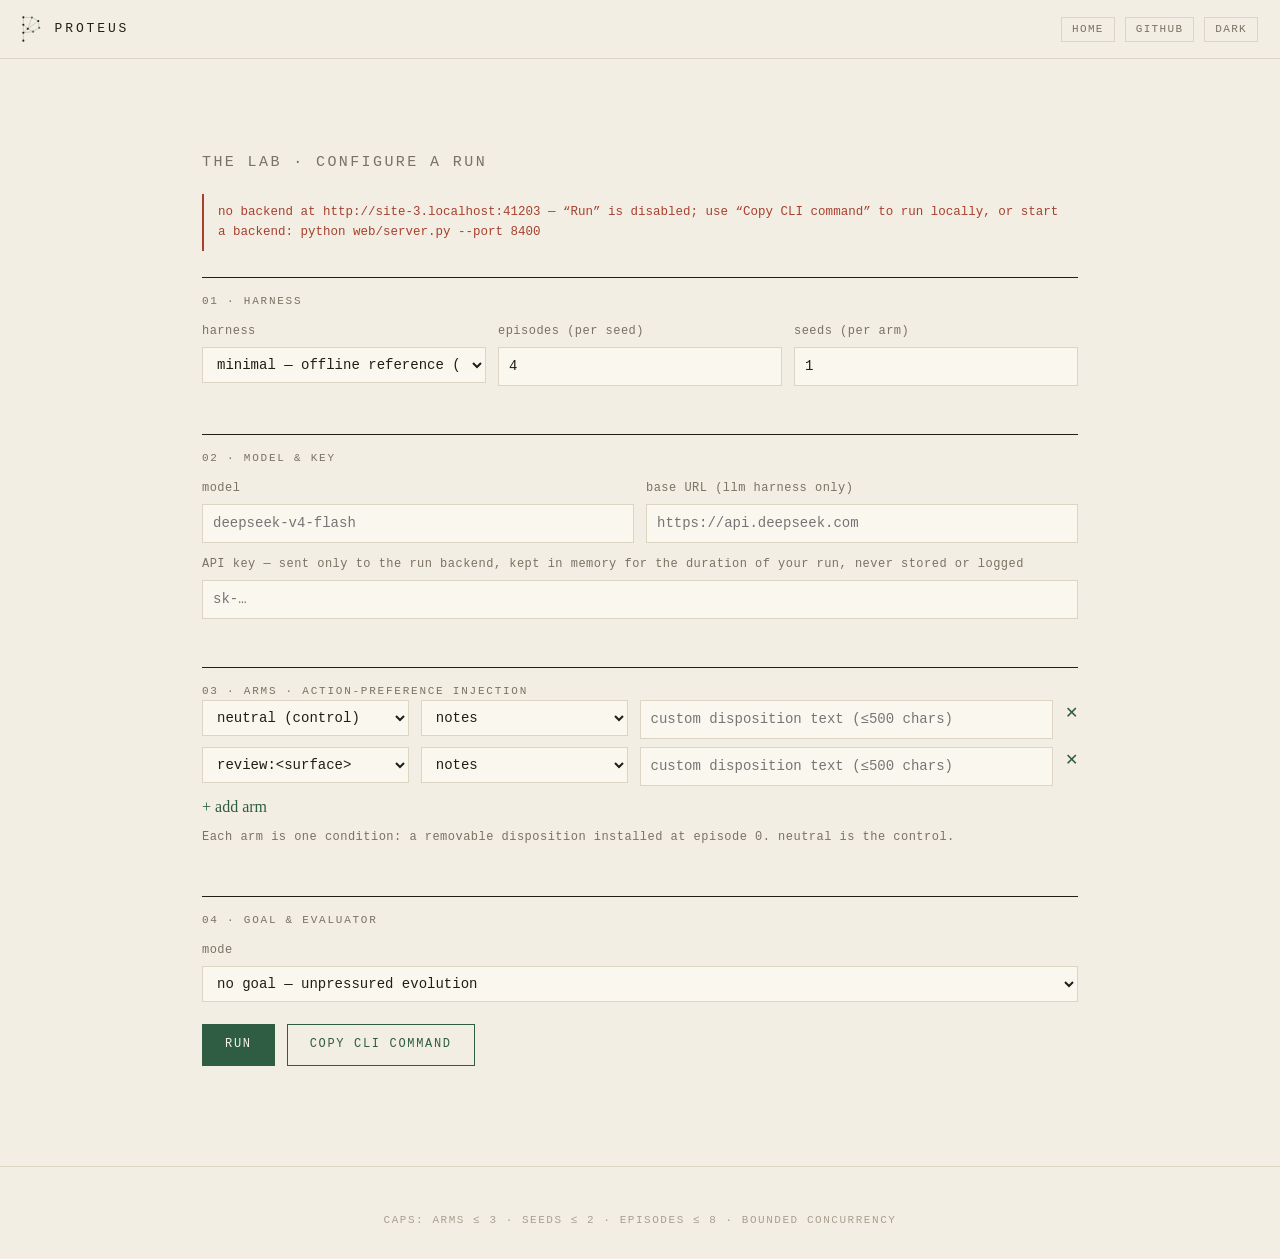
==== playground.html @ 823c4cc6 "Deploy the Proteus frontend" ====
<!doctype html>
<html lang="en">
<head>
<meta charset="utf-8">
<meta name="viewport" content="width=device-width, initial-scale=1">
<title>Proteus Lab</title>
<link rel="stylesheet" href="assets/site.css">
</head>
<body>
<header class="site">
  <svg class="mark" viewBox="0 0 441 617" role="img" aria-label="Proteus">
  <title>Proteus</title>
  <style>
    .mark line { stroke: currentColor; stroke-width: 5; opacity: .8; stroke-linecap: round }
    .mark circle { fill: currentColor }
    .mark circle.a { fill: var(--logo-accent, #3E7A58) }
    .mark path { fill: currentColor }
  </style>
  <g fill="none">
      <line x1="32" y1="32" x2="235" y2="34"/>
      <line x1="32" y1="32" x2="32" y2="206"/>
      <line x1="235" y1="34" x2="386" y2="119"/>
      <line x1="235" y1="34" x2="137" y2="302"/>
      <line x1="386" y1="119" x2="409" y2="280"/>
      <line x1="386" y1="119" x2="137" y2="302"/>
      <line x1="32" y1="206" x2="137" y2="302"/>
      <line x1="32" y1="206" x2="32" y2="397"/>
      <line x1="409" y1="280" x2="265" y2="371"/>
      <line x1="137" y1="302" x2="265" y2="371"/>
      <line x1="137" y1="302" x2="32" y2="397"/>
      <line x1="265" y1="371" x2="32" y2="397"/>
      <line x1="32" y1="397" x2="32" y2="585"/>
  </g>
    <circle cx="32" cy="32" r="25"/>
    <circle cx="235" cy="34" r="25" class="a"/>
    <circle cx="386" cy="119" r="25"/>
    <circle cx="32" cy="206" r="25"/>
    <circle cx="409" cy="280" r="25" class="a"/>
    <circle cx="137" cy="302" r="25"/>
    <circle cx="265" cy="371" r="25" class="a"/>
    <circle cx="32" cy="397" r="25"/>
    <circle cx="32" cy="585" r="25"/>
</svg>
  <span class="name">PROTEUS</span>
  <nav>
    <a href="index.html">Home</a>
    <a href="https://github.com/proteus-evolve/Proteus">GitHub</a>
    <button id="theme-btn" type="button" aria-label="switch theme"></button>
  </nav>
</header>

<div class="wrap">
  <h2>The lab · configure a run</h2>
  <div id="backend-banner" class="banner">checking backend…</div>

  <div class="formcard">
    <h3>01 · Harness</h3>
    <div class="row">
      <div>
        <label>harness</label>
        <select id="harness">
          <option value="minimal">minimal — offline reference (free, instant)</option>
          <option value="llm">llm — reference harness, live model</option>
          <option value="dsh">dsh — DeepSeek Harness (containerized)</option>
          <option value="pi">pi — Pi coding agent (containerized)</option>
        </select>
      </div>
      <div>
        <label>episodes (per seed)</label>
        <input id="episodes" type="number" value="4" min="1" max="8">
      </div>
      <div>
        <label>seeds (per arm)</label>
        <input id="seeds" type="number" value="1" min="1" max="2">
      </div>
    </div>
  </div>

  <div class="formcard" id="model-card">
    <h3>02 · Model &amp; key</h3>
    <div class="row">
      <div><label>model</label><input id="model" placeholder="deepseek-v4-flash"></div>
      <div><label>base URL (llm harness only)</label>
        <input id="base_url" placeholder="https://api.deepseek.com"></div>
    </div>
    <label>API key <span class="muted">— sent only to the run backend, kept in memory for
    the duration of your run, never stored or logged</span></label>
    <input id="key" type="password" placeholder="sk-…">
  </div>

  <div class="formcard">
    <h3>03 · Arms · action-preference injection</h3>
    <div id="arms"></div>
    <a href="#" id="add-arm">+ add arm</a>
    <div class="muted" style="margin-top:8px">Each arm is one condition: a removable
    disposition installed at episode 0. <code>neutral</code> is the control.</div>
  </div>

  <div class="formcard">
    <h3>04 · Goal &amp; evaluator</h3>
    <div class="row">
      <div>
        <label>mode</label>
        <select id="goal-mode">
          <option value="none">no goal — unpressured evolution</option>
          <option value="single">single goal</option>
        </select>
      </div>
      <div id="goal-vis-wrap" style="display:none">
        <label>evaluator visibility</label>
        <select id="goal-vis">
          <option value="hidden">hidden — agent never sees the score</option>
          <option value="observe">observe — score shown next episode</option>
        </select>
      </div>
      <div id="goal-sel-wrap" style="display:none">
        <label>outer-loop selection</label>
        <select id="goal-sel">
          <option value="none">none</option>
          <option value="accept_reject">accept/reject regressions</option>
        </select>
      </div>
    </div>
    <div id="goal-detail" style="display:none">
      <label>goal text (announced in the act phase)</label>
      <textarea id="goal-text" placeholder="Grow a useful knowledge base in notes/"></textarea>
      <div class="row">
        <div>
          <label>evaluator</label>
          <select id="eval-type">
            <option value="none">none (stated aim, no measured feedback)</option>
            <option value="surface_units">surface_units — files on a surface</option>
            <option value="tool_calls">tool_calls — activity count</option>
          </select>
        </div>
        <div id="eval-surface-wrap" style="display:none">
          <label>surface</label>
          <select id="eval-surface"><option>notes</option><option>tools</option></select>
        </div>
      </div>
    </div>
  </div>

  <div class="cta" style="display:flex; gap:12px">
    <a class="btn primary" href="#" id="run-btn">Run</a>
    <a class="btn" href="#" id="cmd-btn">Copy CLI command</a>
  </div>
  <div id="msg" class="banner bad" style="display:none"></div>
  <pre class="cmd" id="cmd-out" style="display:none"></pre>
</div>

<footer class="site">caps: arms ≤ 3 · seeds ≤ 2 · episodes ≤ 8 · bounded concurrency</footer>

<script>
const API = localStorage.getItem("proteus_api")
  || (location.protocol === "file:" || location.host.endsWith("github.io")
      ? "http://localhost:8400" : location.origin);
let backendUp = false;

async function checkBackend() {
  const b = document.getElementById("backend-banner");
  try {
    const r = await fetch(`${API}/api/config`, {signal: AbortSignal.timeout(2500)});
    if (r.ok) { backendUp = true;
      b.textContent = `backend connected: ${API}`; return; }
  } catch (e) {}
  b.className = "banner bad";
  b.innerHTML = `no backend at <code>${API}</code> — “Run” is disabled; use
    “Copy CLI command” to run locally, or start a backend:
    <code>python web/server.py --port 8400</code>`;
}

const armsDiv = document.getElementById("arms");
function armRow(kind="neutral", surface="notes", text="") {
  const d = document.createElement("div");
  d.className = "row"; d.style.marginBottom = "8px";
  d.innerHTML = `
    <div><select class="a-kind">
      <option value="neutral">neutral (control)</option>
      <option value="review">review:&lt;surface&gt;</option>
      <option value="record">record:&lt;surface&gt;</option>
      <option value="custom">custom text</option>
    </select></div>
    <div><select class="a-surface"><option>notes</option><option>tools</option></select></div>
    <div style="flex:2"><input class="a-text" placeholder="custom disposition text (≤500 chars)"></div>
    <div style="flex:0"><a href="#" class="a-del">✕</a></div>`;
  d.querySelector(".a-kind").value = kind;
  d.querySelector(".a-surface").value = surface;
  d.querySelector(".a-text").value = text;
  d.querySelector(".a-del").onclick = (e) => { e.preventDefault(); d.remove(); };
  armsDiv.appendChild(d);
}
armRow("neutral"); armRow("review", "notes");
document.getElementById("add-arm").onclick = (e) => {
  e.preventDefault();
  if (armsDiv.children.length < 3) armRow();
};

document.getElementById("goal-mode").onchange = (e) => {
  const on = e.target.value !== "none";
  for (const id of ["goal-vis-wrap", "goal-sel-wrap", "goal-detail"])
    document.getElementById(id).style.display = on ? "" : "none";
};
document.getElementById("eval-type").onchange = (e) => {
  document.getElementById("eval-surface-wrap").style.display =
    e.target.value === "surface_units" ? "" : "none";
};
document.getElementById("harness").onchange = (e) => {
  document.getElementById("model-card").style.opacity =
    e.target.value === "minimal" ? .45 : 1;
};

function spec() {
  const arms = [...armsDiv.children].map(d => ({
    kind: d.querySelector(".a-kind").value,
    surface: d.querySelector(".a-surface").value,
    text: d.querySelector(".a-text").value,
  }));
  const mode = document.getElementById("goal-mode").value;
  const goal = mode === "none" ? {mode: "none"} : {
    mode: "single",
    selection: document.getElementById("goal-sel").value,
    goals: [{
      name: "goal",
      text: document.getElementById("goal-text").value,
      visibility: document.getElementById("goal-vis").value,
      evaluator: (() => {
        const t = document.getElementById("eval-type").value;
        if (t === "none") return {type: "none"};
        if (t === "surface_units")
          return {type: t, surface: document.getElementById("eval-surface").value};
        return {type: t};
      })(),
    }],
  };
  return {
    harness: document.getElementById("harness").value,
    model: document.getElementById("model").value,
    base_url: document.getElementById("base_url").value,
    key: document.getElementById("key").value,
    seeds: +document.getElementById("seeds").value,
    episodes: +document.getElementById("episodes").value,
    arms, goal,
  };
}

function cli(s) {
  const parts = [`proteus run --harness ${s.harness}`];
  for (const a of s.arms)
    parts.push(a.kind === "neutral" ? "--arm neutral"
      : a.kind === "custom" ? `# custom arm: use the library API for custom text`
      : `--arm ${a.kind}:${a.surface}`);
  if (s.goal.mode !== "none")
    parts.push(`--goal "task:${(s.goal.goals[0].text || "").replace(/"/g, "'")}"`);
  parts.push(`--seeds ${s.seeds} --episodes ${s.episodes} --out runs/lab`);
  return parts.join(" \\\n    ") +
    `\nproteus watch --out runs/lab   # live page` +
    (s.harness === "minimal" ? "" :
     `\n# export ${s.harness === "llm" ? "DEEPSEEK_API_KEY" : "DEEPSEEK_API_KEY"}=<your key> first`);
}

document.getElementById("cmd-btn").onclick = (e) => {
  e.preventDefault();
  const out = document.getElementById("cmd-out");
  out.textContent = cli(spec());
  out.style.display = "";
  navigator.clipboard?.writeText(out.textContent);
};

document.getElementById("run-btn").onclick = async (e) => {
  e.preventDefault();
  const msg = document.getElementById("msg");
  msg.style.display = "none";
  if (!backendUp) {
    msg.textContent = "no backend connected — use Copy CLI command instead";
    msg.style.display = ""; return;
  }
  const r = await fetch(`${API}/api/runs`, {
    method: "POST", headers: {"Content-Type": "application/json"},
    body: JSON.stringify(spec()),
  });
  const body = await r.json();
  if (!r.ok) { msg.textContent = body.error || r.status; msg.style.display = ""; return; }
  localStorage.setItem(`proteus_token_${body.id}`, body.token);
  location.href = `run.html?id=${body.id}`;
};

checkBackend();
</script>
<script src="assets/theme.js"></script>
</body>
</html>
---- assets/site.css ----
/* Proteus site — zine-paper (light) / atlas night-print (dark).
   One chroma anchor (the brand green); surface colors are data channels shared with the
   fleet atlas: notes=ultramarine, tools=signal orange, skills=leaf, instructions=violet. */

:root {
  --bg:#F2EEE3; --panel:#FAF7EF; --ink:#211E17; --soft:#7A7263; --dim:#A8A091;
  --rule:#DCD5C4; --anchor:#2E5D43; --anchor-hi:#3E7A58; --anchor-ink:#F4F1E8;
  --bad:#A8402E;
  --s-notes:#4F6DF5; --s-tools:#E8833A; --s-skills:#3FA96E; --s-instr:#9A7BD6;
  --s-none:#D8D1C0;
}
@media (prefers-color-scheme: dark) {
  :root:not([data-theme="light"]) {
    --bg:#0B0A09; --panel:#141210; --ink:#F4EFE6; --soft:#9C948A; --dim:#5C564E;
    --rule:#2A2621; --anchor:#7FB598; --anchor-hi:#9CCBB0; --anchor-ink:#10140F;
    --bad:#E86A50;
    --s-none:#3A362F;
  }
}
* { box-sizing:border-box; margin:0 }
body { background:var(--bg); color:var(--ink);
  font:16px/1.65 "Iowan Old Style","Palatino Linotype",Palatino,Georgia,serif;
  -webkit-font-smoothing:antialiased }
.mono { font-family:"SF Mono",ui-monospace,Menlo,Consolas,monospace;
  font-variant-numeric:tabular-nums; font-size:13px }
.micro { font-size:11px; letter-spacing:.16em; text-transform:uppercase;
  color:var(--soft); font-family:"SF Mono",ui-monospace,Menlo,monospace }
.wrap { max-width:920px; margin:0 auto; padding:28px 22px }
a { color:var(--anchor); text-decoration:none }
a:hover { text-decoration:underline; text-underline-offset:3px }

header.site { display:flex; align-items:center; gap:14px; padding:16px 22px;
  border-bottom:1px solid var(--rule) }
header.site img { height:30px; background:#fff; padding:2px;
  border:1px solid var(--rule) }
header.site .name { font-weight:400; letter-spacing:.22em; font-size:13px;
  font-family:"SF Mono",ui-monospace,monospace }
header.site nav { margin-left:auto; display:flex; gap:20px }
header.site nav { gap:10px; align-items:center }
header.site nav a { color:var(--soft) }

.hero { text-align:center; padding:11vh 22px 8vh }
.hero .kicker { margin-bottom:26px }
.hero img.logo { width:150px; max-width:46vw; background:#fff; padding:16px;
  border:1px solid var(--rule); box-shadow:0 1px 0 var(--rule) }
.hero h1 { font-size:clamp(30px,4.6vw,52px); font-weight:400; line-height:1.12;
  margin:30px auto 14px; max-width:20ch; text-wrap:balance }
.hero h1 em { font-style:italic; color:var(--anchor-hi) }
.hero .slog { color:var(--soft); font-size:15px; letter-spacing:.05em }
.hero .cta { margin-top:38px; display:flex; gap:14px; justify-content:center;
  flex-wrap:wrap }
.btn { display:inline-block; padding:10px 22px; font-size:12px; letter-spacing:.14em;
  text-transform:uppercase; font-family:"SF Mono",ui-monospace,monospace;
  border:1px solid var(--anchor); color:var(--anchor) }
.btn.primary { background:var(--anchor); color:var(--anchor-ink) }
.btn:hover { text-decoration:none; background:var(--anchor-hi); color:var(--anchor-ink);
  border-color:var(--anchor-hi) }

.grid { display:grid; grid-template-columns:repeat(auto-fit,minmax(240px,1fr)); gap:36px }
.card { border-top:1px solid var(--ink); padding-top:14px }
.card h3 { margin-bottom:10px }
.card p, .card { font-size:14.5px; color:var(--ink) }
h2 { font-size:15px; font-weight:400; letter-spacing:.16em; text-transform:uppercase;
  font-family:"SF Mono",ui-monospace,monospace; color:var(--soft);
  margin:64px 0 18px; }
h3 { font-size:11px; letter-spacing:.16em; text-transform:uppercase;
  color:var(--soft); font-weight:400;
  font-family:"SF Mono",ui-monospace,monospace }

.print { border:1px solid var(--rule); background:var(--panel); padding:14px }
.print img { display:block; max-width:100%; }

label { display:block; margin:12px 0 5px }
label, .muted { font-size:12px; color:var(--soft);
  font-family:"SF Mono",ui-monospace,monospace; letter-spacing:.04em }
input, select, textarea { width:100%; padding:8px 10px; border:1px solid var(--rule);
  border-radius:0; background:var(--panel); color:var(--ink);
  font:14px/1.5 "SF Mono",ui-monospace,Menlo,monospace }
input:focus, select:focus, textarea:focus { outline:none; border-color:var(--anchor) }
textarea { min-height:64px }
.row { display:flex; gap:12px } .row > * { flex:1 }

.formcard { border-top:1px solid var(--ink); padding:14px 0 22px; margin:26px 0 0 }

.tag { display:inline-block; padding:1px 9px; font-size:11px; letter-spacing:.1em;
  text-transform:uppercase; font-family:"SF Mono",ui-monospace,monospace;
  border:1px solid var(--rule); color:var(--soft) }
.tag.done { color:var(--anchor); border-color:var(--anchor) }
.tag.bad { color:var(--bad); border-color:var(--bad) }

table { width:100%; border-collapse:collapse }
th,td { text-align:left; padding:9px 12px; border-top:1px solid var(--rule);
  font-variant-numeric:tabular-nums; font-size:14px }
th { border-top:1px solid var(--ink); color:var(--soft); font-weight:400; font-size:11px;
  text-transform:uppercase; letter-spacing:.14em;
  font-family:"SF Mono",ui-monospace,monospace }
td.mono, td .mono { font-size:12.5px }

.bar { height:4px; background:var(--rule); min-width:100px }
.bar i { display:block; height:4px; background:var(--anchor) }
.bar.err i { background:var(--bad) }

/* identity fabric: one cell per episode, colored by the surface grown most */
.fabric { display:flex; gap:2px; align-items:center }
.fabric i { width:12px; height:16px; background:var(--s-none); display:block }
.legend { display:flex; gap:14px 18px; margin:14px 0 6px; align-items:center;
  flex-wrap:wrap }
.legend .cap { flex-basis:100% }
.tblwrap { overflow-x:auto }
.legend .sw { display:inline-block; width:10px; height:10px; margin-right:6px;
  vertical-align:baseline }

pre.cmd { background:var(--panel); border:1px solid var(--rule); padding:16px;
  overflow-x:auto; font:12.5px/1.6 "SF Mono",ui-monospace,Menlo,monospace }
.banner { border-left:2px solid var(--anchor); padding:8px 14px; margin:14px 0;
  font-size:12.5px; color:var(--soft);
  font-family:"SF Mono",ui-monospace,monospace }
.banner.bad { border-left-color:var(--bad); color:var(--bad) }

footer.site { color:var(--dim); font-size:11px; letter-spacing:.14em;
  text-transform:uppercase; font-family:"SF Mono",ui-monospace,monospace;
  text-align:center; padding:44px 0 30px; border-top:1px solid var(--rule);
  margin-top:72px }
footer.site a { color:var(--dim) }

/* explicit theme choice overrides the OS preference, both ways */
:root[data-theme="dark"] {
  --bg:#0B0A09; --panel:#141210; --ink:#F4EFE6; --soft:#9C948A; --dim:#5C564E;
  --rule:#2A2621; --anchor:#7FB598; --anchor-hi:#9CCBB0; --anchor-ink:#10140F;
  --bad:#E86A50; --s-none:#3A362F;
}
:root[data-theme="light"] {
  --bg:#F2EEE3; --panel:#FAF7EF; --ink:#211E17; --soft:#7A7263; --dim:#A8A091;
  --rule:#DCD5C4; --anchor:#2E5D43; --anchor-hi:#3E7A58; --anchor-ink:#F4F1E8;
  --bad:#A8402E; --s-none:#D8D1C0;
}
:root { --logo-accent: var(--anchor-hi) }

/* phones: the header's mark + name + three nav pills need 404px in one row, so let it
   wrap rather than push the page sideways */
@media (max-width:760px) {
  header.site { flex-wrap:wrap; gap:10px; padding:12px 16px }
  header.site .name { font-size:12px; letter-spacing:.16em }
  .wrap { padding:22px 16px }
  .row { flex-wrap:wrap }
  h2 { margin-top:44px }
}

/* the mark is a vector that inherits ink colour — no plate, no white box */
.mark { color: var(--ink); display: block; overflow: visible }
header.site .mark { height: 26px; width: auto }
.hero .mark, .hero-sec .mark { height: 116px; width: auto; margin: 0 auto }
.hero-sec .mark.lockup, .hero .mark.lockup { height: 150px }

/* theme toggle */
/* every nav control — links and the theme switch — wears the same pill */
#theme-btn, header.site nav a, #corner-nav a {
  background: none; border: 1px solid var(--rule); color: var(--soft);
  font: 11px/1 "SF Mono", ui-monospace, monospace; letter-spacing: .12em;
  text-transform: uppercase; padding: 6px 10px; cursor: pointer;
  text-decoration: none; display: inline-block }
#theme-btn:hover, header.site nav a:hover, #corner-nav a:hover {
  color: var(--anchor); border-color: var(--anchor); text-decoration: none }
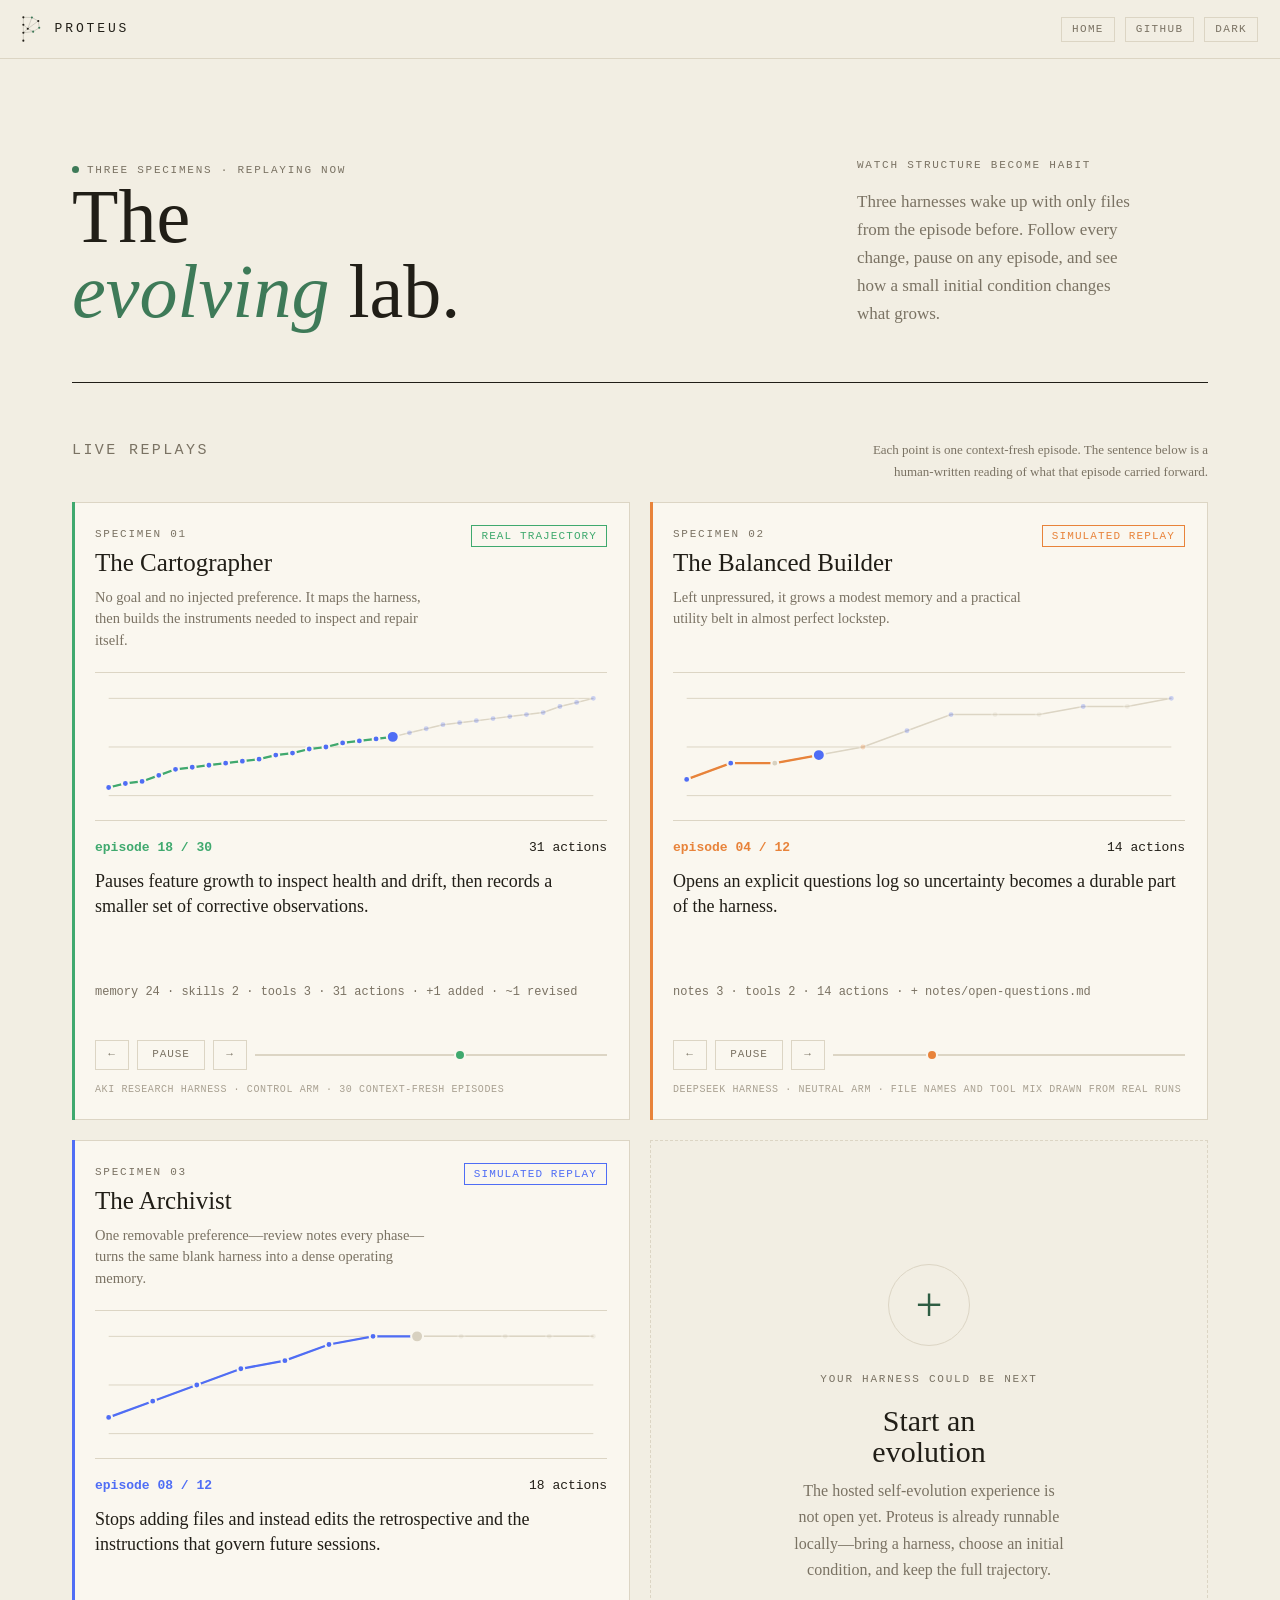
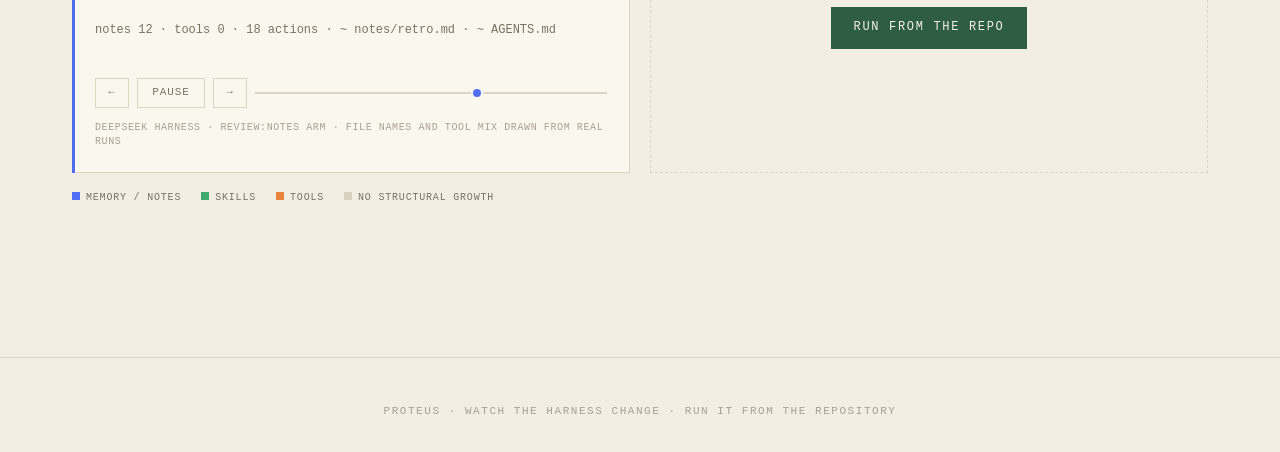
==== commit b9e6a119: "Publish the evolving specimen gallery" ====
--- a/playground.html
+++ b/playground.html
@@ -3,44 +3,138 @@
 <head>
 <meta charset="utf-8">
 <meta name="viewport" content="width=device-width, initial-scale=1">
-<title>Proteus Lab</title>
+<meta name="description" content="Watch three agent harnesses evolve episode by episode in the Proteus Evolving Lab.">
+<title>Proteus Evolving Lab</title>
 <link rel="stylesheet" href="assets/site.css">
+<style>
+.lab-wrap { max-width:1180px; margin:0 auto; padding:34px 22px 80px }
+.lab-hero { display:grid; grid-template-columns:minmax(0,1.35fr) minmax(260px,.65fr);
+  gap:56px; align-items:end; padding:7vh 0 54px; border-bottom:1px solid var(--ink) }
+.lab-hero h1 { font-size:clamp(38px,6vw,76px); font-weight:400; line-height:.98;
+  max-width:12ch; text-wrap:balance }
+.lab-hero h1 em { color:var(--anchor-hi); font-style:italic }
+.lab-intro { color:var(--soft); font-size:17px; max-width:34ch }
+.lab-intro .micro { display:block; margin-bottom:14px }
+.live-dot { display:inline-block; width:7px; height:7px; border-radius:50%;
+  background:var(--anchor-hi); margin-right:8px; animation:lab-pulse 1.8s ease-in-out infinite }
+@keyframes lab-pulse { 50% { opacity:.28; transform:scale(.72) } }
+.section-head { display:flex; align-items:baseline; justify-content:space-between;
+  gap:20px; margin:56px 0 20px }
+.section-head h2 { margin:0 }
+.section-head p { color:var(--soft); font-size:13px; max-width:52ch; text-align:right }
+.specimen-grid { display:grid; grid-template-columns:repeat(2,minmax(0,1fr)); gap:20px }
+.specimen { background:var(--panel); border:1px solid var(--rule); min-width:0;
+  padding:22px; display:flex; flex-direction:column; min-height:520px; position:relative }
+.specimen::before { content:""; position:absolute; inset:-1px auto -1px -1px; width:3px;
+  background:var(--specimen-color,var(--anchor)) }
+.specimen[data-accent="notes"] { --specimen-color:var(--s-notes) }
+.specimen[data-accent="tools"] { --specimen-color:var(--s-tools) }
+.specimen[data-accent="skills"] { --specimen-color:var(--s-skills) }
+.specimen-head { display:flex; gap:18px; align-items:flex-start; justify-content:space-between }
+.specimen h3 { color:var(--ink); font:400 25px/1.05 "Iowan Old Style","Palatino Linotype",Palatino,Georgia,serif;
+  letter-spacing:0; text-transform:none; margin:7px 0 10px }
+.specimen .premise { color:var(--soft); font-size:14.5px; line-height:1.5;
+  max-width:48ch; min-height:4.5em }
+.specimen .status { flex:none; border-color:var(--specimen-color,var(--rule));
+  color:var(--specimen-color,var(--soft)) }
+.trace-shell { border-top:1px solid var(--rule); border-bottom:1px solid var(--rule);
+  margin:20px 0 16px; padding:10px 0 6px }
+.trace { display:block; width:100%; height:auto; overflow:visible }
+.trace .gridline { stroke:var(--rule); stroke-width:1; vector-effect:non-scaling-stroke }
+.trace .future { fill:none; stroke:var(--rule); stroke-width:1.5; vector-effect:non-scaling-stroke }
+.trace .history { fill:none; stroke:var(--specimen-color); stroke-width:2.25;
+  vector-effect:non-scaling-stroke }
+.trace circle { stroke:var(--panel); stroke-width:2; vector-effect:non-scaling-stroke;
+  cursor:pointer; outline:none; transition:opacity .2s, r .2s }
+.trace circle:hover, .trace circle:focus { stroke:var(--ink); stroke-width:2.5 }
+.trace circle.current { animation:trace-breathe 1.8s ease-in-out infinite }
+@keyframes trace-breathe { 50% { opacity:.45 } }
+.episode-meta { display:flex; justify-content:space-between; gap:12px; align-items:baseline }
+.episode-meta .episode-label { color:var(--specimen-color); font-weight:600 }
+.episode-summary { font-size:18px; line-height:1.42; margin:10px 0 12px;
+  min-height:5.7em; text-wrap:pretty }
+.episode-detail { color:var(--soft); min-height:3.2em; font-size:12px;
+  font-family:"SF Mono",ui-monospace,Menlo,monospace }
+.transport { display:grid; grid-template-columns:auto auto auto 1fr; gap:8px;
+  align-items:center; margin-top:auto; padding-top:18px }
+.transport button { background:none; border:1px solid var(--rule); color:var(--soft);
+  min-width:34px; height:30px; cursor:pointer; font:11px/1 "SF Mono",ui-monospace,monospace;
+  letter-spacing:.08em; text-transform:uppercase }
+.transport button:hover, .transport button:focus { color:var(--anchor); border-color:var(--anchor) }
+.transport .play { min-width:68px }
+.scrubber { appearance:none; -webkit-appearance:none; height:2px; padding:0; border:0;
+  background:var(--rule); accent-color:var(--specimen-color); cursor:pointer }
+.scrubber::-webkit-slider-thumb { -webkit-appearance:none; width:12px; height:12px;
+  border-radius:50%; background:var(--specimen-color); border:2px solid var(--panel) }
+.scrubber::-moz-range-thumb { width:10px; height:10px; border-radius:50%;
+  background:var(--specimen-color); border:2px solid var(--panel) }
+.disclosure { color:var(--dim); font-size:10px; line-height:1.45; margin-top:13px;
+  letter-spacing:.06em; text-transform:uppercase;
+  font-family:"SF Mono",ui-monospace,Menlo,monospace }
+.add-specimen { border-style:dashed; justify-content:center; align-items:center;
+  text-align:center; background:transparent }
+.add-specimen::before { display:none }
+.plus { width:82px; height:82px; border:1px solid var(--rule); border-radius:50%;
+  display:grid; place-items:center; color:var(--anchor); font:200 48px/1 Georgia,serif;
+  margin-bottom:24px }
+.add-specimen h3 { font-size:30px; max-width:14ch }
+.add-specimen p { max-width:34ch; color:var(--soft); margin:0 auto 24px }
+.add-specimen .micro { margin-bottom:10px }
+.legend-row { display:flex; gap:14px 20px; align-items:center; flex-wrap:wrap;
+  color:var(--soft); font:10px/1.4 "SF Mono",ui-monospace,monospace;
+  letter-spacing:.08em; text-transform:uppercase; margin-top:18px }
+.legend-row i { display:inline-block; width:8px; height:8px; margin-right:6px }
+.legend-row .memory { background:var(--s-notes) }
+.legend-row .skills { background:var(--s-skills) }
+.legend-row .tools { background:var(--s-tools) }
+.legend-row .none { background:var(--s-none) }
+@media (max-width:820px) {
+  .lab-hero { grid-template-columns:1fr; gap:26px; padding-top:5vh }
+  .lab-intro { max-width:52ch }
+  .section-head { display:block }
+  .section-head p { text-align:left; margin-top:9px }
+  .specimen-grid { grid-template-columns:1fr }
+}
+@media (max-width:520px) {
+  .lab-wrap { padding:22px 16px 64px }
+  .specimen { padding:18px; min-height:500px }
+  .specimen-head { display:block }
+  .specimen .status { margin-top:6px }
+  .specimen .premise { min-height:0 }
+  .episode-summary { font-size:17px; min-height:7em }
+  .transport { grid-template-columns:auto auto auto }
+  .scrubber { grid-column:1 / -1; width:100%; margin-top:8px }
+}
+@media (prefers-reduced-motion:reduce) {
+  .live-dot, .trace circle.current { animation:none }
+}
+</style>
 </head>
 <body>
 <header class="site">
   <svg class="mark" viewBox="0 0 441 617" role="img" aria-label="Proteus">
   <title>Proteus</title>
   <style>
-    .mark line { stroke: currentColor; stroke-width: 5; opacity: .8; stroke-linecap: round }
-    .mark circle { fill: currentColor }
-    .mark circle.a { fill: var(--logo-accent, #3E7A58) }
-    .mark path { fill: currentColor }
+    .mark line { stroke:currentColor; stroke-width:5; opacity:.8; stroke-linecap:round }
+    .mark circle { fill:currentColor }
+    .mark circle.a { fill:var(--logo-accent,#3E7A58) }
+    .mark path { fill:currentColor }
   </style>
   <g fill="none">
-      <line x1="32" y1="32" x2="235" y2="34"/>
-      <line x1="32" y1="32" x2="32" y2="206"/>
-      <line x1="235" y1="34" x2="386" y2="119"/>
-      <line x1="235" y1="34" x2="137" y2="302"/>
-      <line x1="386" y1="119" x2="409" y2="280"/>
-      <line x1="386" y1="119" x2="137" y2="302"/>
-      <line x1="32" y1="206" x2="137" y2="302"/>
-      <line x1="32" y1="206" x2="32" y2="397"/>
-      <line x1="409" y1="280" x2="265" y2="371"/>
-      <line x1="137" y1="302" x2="265" y2="371"/>
-      <line x1="137" y1="302" x2="32" y2="397"/>
-      <line x1="265" y1="371" x2="32" y2="397"/>
-      <line x1="32" y1="397" x2="32" y2="585"/>
+    <line x1="32" y1="32" x2="235" y2="34"/><line x1="32" y1="32" x2="32" y2="206"/>
+    <line x1="235" y1="34" x2="386" y2="119"/><line x1="235" y1="34" x2="137" y2="302"/>
+    <line x1="386" y1="119" x2="409" y2="280"/><line x1="386" y1="119" x2="137" y2="302"/>
+    <line x1="32" y1="206" x2="137" y2="302"/><line x1="32" y1="206" x2="32" y2="397"/>
+    <line x1="409" y1="280" x2="265" y2="371"/><line x1="137" y1="302" x2="265" y2="371"/>
+    <line x1="137" y1="302" x2="32" y2="397"/><line x1="265" y1="371" x2="32" y2="397"/>
+    <line x1="32" y1="397" x2="32" y2="585"/>
   </g>
-    <circle cx="32" cy="32" r="25"/>
-    <circle cx="235" cy="34" r="25" class="a"/>
-    <circle cx="386" cy="119" r="25"/>
-    <circle cx="32" cy="206" r="25"/>
-    <circle cx="409" cy="280" r="25" class="a"/>
-    <circle cx="137" cy="302" r="25"/>
-    <circle cx="265" cy="371" r="25" class="a"/>
-    <circle cx="32" cy="397" r="25"/>
-    <circle cx="32" cy="585" r="25"/>
-</svg>
+  <circle cx="32" cy="32" r="25"/><circle cx="235" cy="34" r="25" class="a"/>
+  <circle cx="386" cy="119" r="25"/><circle cx="32" cy="206" r="25"/>
+  <circle cx="409" cy="280" r="25" class="a"/><circle cx="137" cy="302" r="25"/>
+  <circle cx="265" cy="371" r="25" class="a"/><circle cx="32" cy="397" r="25"/>
+  <circle cx="32" cy="585" r="25"/>
+  </svg>
   <span class="name">PROTEUS</span>
   <nav>
     <a href="index.html">Home</a>
@@ -49,243 +143,177 @@
   </nav>
 </header>
 
-<div class="wrap">
-  <h2>The lab · configure a run</h2>
-  <div id="backend-banner" class="banner">checking backend…</div>
-
-  <div class="formcard">
-    <h3>01 · Harness</h3>
-    <div class="row">
-      <div>
-        <label>harness</label>
-        <select id="harness">
-          <option value="minimal">minimal — offline reference (free, instant)</option>
-          <option value="llm">llm — reference harness, live model</option>
-          <option value="dsh">dsh — DeepSeek Harness (containerized)</option>
-          <option value="pi">pi — Pi coding agent (containerized)</option>
-        </select>
-      </div>
-      <div>
-        <label>episodes (per seed)</label>
-        <input id="episodes" type="number" value="4" min="1" max="8">
-      </div>
-      <div>
-        <label>seeds (per arm)</label>
-        <input id="seeds" type="number" value="1" min="1" max="2">
-      </div>
+<main class="lab-wrap">
+  <section class="lab-hero">
+    <div>
+      <div class="micro"><span class="live-dot"></span>three specimens · replaying now</div>
+      <h1>The <em>evolving</em> lab.</h1>
     </div>
+    <div class="lab-intro">
+      <span class="micro">Watch structure become habit</span>
+      Three harnesses wake up with only files from the episode before. Follow every change,
+      pause on any episode, and see how a small initial condition changes what grows.
+    </div>
+  </section>
+
+  <div class="section-head">
+    <h2>Live replays</h2>
+    <p>Each point is one context-fresh episode. The sentence below is a human-written reading of what that episode carried forward.</p>
   </div>
 
-  <div class="formcard" id="model-card">
-    <h3>02 · Model &amp; key</h3>
-    <div class="row">
-      <div><label>model</label><input id="model" placeholder="deepseek-v4-flash"></div>
-      <div><label>base URL (llm harness only)</label>
-        <input id="base_url" placeholder="https://api.deepseek.com"></div>
-    </div>
-    <label>API key <span class="muted">— sent only to the run backend, kept in memory for
-    the duration of your run, never stored or logged</span></label>
-    <input id="key" type="password" placeholder="sk-…">
+  <section class="specimen-grid" id="specimens" aria-label="Evolving harness examples"></section>
+
+  <div class="legend-row" aria-label="Trajectory legend">
+    <span><i class="memory"></i>memory / notes</span>
+    <span><i class="skills"></i>skills</span>
+    <span><i class="tools"></i>tools</span>
+    <span><i class="none"></i>no structural growth</span>
   </div>
-
-  <div class="formcard">
-    <h3>03 · Arms · action-preference injection</h3>
-    <div id="arms"></div>
-    <a href="#" id="add-arm">+ add arm</a>
-    <div class="muted" style="margin-top:8px">Each arm is one condition: a removable
-    disposition installed at episode 0. <code>neutral</code> is the control.</div>
-  </div>
-
-  <div class="formcard">
-    <h3>04 · Goal &amp; evaluator</h3>
-    <div class="row">
-      <div>
-        <label>mode</label>
-        <select id="goal-mode">
-          <option value="none">no goal — unpressured evolution</option>
-          <option value="single">single goal</option>
-        </select>
-      </div>
-      <div id="goal-vis-wrap" style="display:none">
-        <label>evaluator visibility</label>
-        <select id="goal-vis">
-          <option value="hidden">hidden — agent never sees the score</option>
-          <option value="observe">observe — score shown next episode</option>
-        </select>
-      </div>
-      <div id="goal-sel-wrap" style="display:none">
-        <label>outer-loop selection</label>
-        <select id="goal-sel">
-          <option value="none">none</option>
-          <option value="accept_reject">accept/reject regressions</option>
-        </select>
-      </div>
-    </div>
-    <div id="goal-detail" style="display:none">
-      <label>goal text (announced in the act phase)</label>
-      <textarea id="goal-text" placeholder="Grow a useful knowledge base in notes/"></textarea>
-      <div class="row">
-        <div>
-          <label>evaluator</label>
-          <select id="eval-type">
-            <option value="none">none (stated aim, no measured feedback)</option>
-            <option value="surface_units">surface_units — files on a surface</option>
-            <option value="tool_calls">tool_calls — activity count</option>
-          </select>
-        </div>
-        <div id="eval-surface-wrap" style="display:none">
-          <label>surface</label>
-          <select id="eval-surface"><option>notes</option><option>tools</option></select>
-        </div>
-      </div>
-    </div>
-  </div>
-
-  <div class="cta" style="display:flex; gap:12px">
-    <a class="btn primary" href="#" id="run-btn">Run</a>
-    <a class="btn" href="#" id="cmd-btn">Copy CLI command</a>
-  </div>
-  <div id="msg" class="banner bad" style="display:none"></div>
-  <pre class="cmd" id="cmd-out" style="display:none"></pre>
-</div>
-
-<footer class="site">caps: arms ≤ 3 · seeds ≤ 2 · episodes ≤ 8 · bounded concurrency</footer>
-
+</main>
+
+<footer class="site">Proteus · watch the harness change ·
+  <a href="https://github.com/proteus-evolve/Proteus">run it from the repository</a>
+</footer>
+
+<script src="assets/case-data.js"></script>
+<script src="assets/demo-data.js"></script>
+<script src="assets/lab-data.js"></script>
 <script>
-const API = localStorage.getItem("proteus_api")
-  || (location.protocol === "file:" || location.host.endsWith("github.io")
-      ? "http://localhost:8400" : location.origin);
-let backendUp = false;
-
-async function checkBackend() {
-  const b = document.getElementById("backend-banner");
-  try {
-    const r = await fetch(`${API}/api/config`, {signal: AbortSignal.timeout(2500)});
-    if (r.ok) { backendUp = true;
-      b.textContent = `backend connected: ${API}`; return; }
-  } catch (e) {}
-  b.className = "banner bad";
-  b.innerHTML = `no backend at <code>${API}</code> — “Run” is disabled; use
-    “Copy CLI command” to run locally, or start a backend:
-    <code>python web/server.py --port 8400</code>`;
-}
-
-const armsDiv = document.getElementById("arms");
-function armRow(kind="neutral", surface="notes", text="") {
-  const d = document.createElement("div");
-  d.className = "row"; d.style.marginBottom = "8px";
-  d.innerHTML = `
-    <div><select class="a-kind">
-      <option value="neutral">neutral (control)</option>
-      <option value="review">review:&lt;surface&gt;</option>
-      <option value="record">record:&lt;surface&gt;</option>
-      <option value="custom">custom text</option>
-    </select></div>
-    <div><select class="a-surface"><option>notes</option><option>tools</option></select></div>
-    <div style="flex:2"><input class="a-text" placeholder="custom disposition text (≤500 chars)"></div>
-    <div style="flex:0"><a href="#" class="a-del">✕</a></div>`;
-  d.querySelector(".a-kind").value = kind;
-  d.querySelector(".a-surface").value = surface;
-  d.querySelector(".a-text").value = text;
-  d.querySelector(".a-del").onclick = (e) => { e.preventDefault(); d.remove(); };
-  armsDiv.appendChild(d);
-}
-armRow("neutral"); armRow("review", "notes");
-document.getElementById("add-arm").onclick = (e) => {
-  e.preventDefault();
-  if (armsDiv.children.length < 3) armRow();
+const SVG_NS = "http://www.w3.org/2000/svg";
+const SURFACE_COLOR = {
+  memory:"var(--s-notes)", notes:"var(--s-notes)", skills:"var(--s-skills)",
+  tools:"var(--s-tools)", instructions:"var(--s-instr)", none:"var(--s-none)"
 };
 
-document.getElementById("goal-mode").onchange = (e) => {
-  const on = e.target.value !== "none";
-  for (const id of ["goal-vis-wrap", "goal-sel-wrap", "goal-detail"])
-    document.getElementById(id).style.display = on ? "" : "none";
-};
-document.getElementById("eval-type").onchange = (e) => {
-  document.getElementById("eval-surface-wrap").style.display =
-    e.target.value === "surface_units" ? "" : "none";
-};
-document.getElementById("harness").onchange = (e) => {
-  document.getElementById("model-card").style.opacity =
-    e.target.value === "minimal" ? .45 : 1;
-};
-
-function spec() {
-  const arms = [...armsDiv.children].map(d => ({
-    kind: d.querySelector(".a-kind").value,
-    surface: d.querySelector(".a-surface").value,
-    text: d.querySelector(".a-text").value,
+function demoArm(name) { return window.DEMO.arms.find(a => a.arm === name); }
+
+function normalise(story) {
+  const raw = story.source === "case" ? window.CASE.episodes : demoArm(story.arm).episodes;
+  return raw.map((episode, index) => {
+    const calls = story.source === "case"
+      ? episode.steps.length
+      : episode.seq.reduce((n, phase) => n + phase.tools.length, 0);
+    return { ep:episode.ep, units:episode.units, calls, summary:story.summaries[index],
+      added:episode.added || [], changed:episode.changed || [], delta:episode.d || null };
+  });
+}
+
+function dominantSurface(episodes, index) {
+  const current = episodes[index].units, previous = index ? episodes[index - 1].units : {};
+  let best = "none", growth = 0;
+  for (const [surface, value] of Object.entries(current)) {
+    const delta = value - (previous[surface] || 0);
+    if (delta > growth) { best = surface; growth = delta; }
+  }
+  return best;
+}
+
+function detailText(episode) {
+  const units = Object.entries(episode.units).map(([name, value]) => `${name} ${value}`).join(" · ");
+  const edits = [...episode.added.map(x => `+ ${x}`), ...episode.changed.map(x => `~ ${x}`)];
+  if (edits.length) return `${units} · ${episode.calls} actions · ${edits.slice(0, 3).join(" · ")}`;
+  if (episode.delta) return `${units} · ${episode.calls} actions · +${episode.delta.a} added · ~${episode.delta.r} revised`;
+  return `${units} · ${episode.calls} actions · no structural change kept`;
+}
+
+function makeSvg(episodes) {
+  const width = 600, height = 154, left = 16, right = 584, top = 18, bottom = 132;
+  const totals = episodes.map(e => Object.values(e.units).reduce((a, b) => a + b, 0));
+  const max = Math.max(...totals, 1);
+  const points = totals.map((value, index) => ({
+    x:left + (episodes.length === 1 ? 0 : index / (episodes.length - 1)) * (right - left),
+    y:bottom - (value / max) * (bottom - top)
   }));
-  const mode = document.getElementById("goal-mode").value;
-  const goal = mode === "none" ? {mode: "none"} : {
-    mode: "single",
-    selection: document.getElementById("goal-sel").value,
-    goals: [{
-      name: "goal",
-      text: document.getElementById("goal-text").value,
-      visibility: document.getElementById("goal-vis").value,
-      evaluator: (() => {
-        const t = document.getElementById("eval-type").value;
-        if (t === "none") return {type: "none"};
-        if (t === "surface_units")
-          return {type: t, surface: document.getElementById("eval-surface").value};
-        return {type: t};
-      })(),
-    }],
-  };
-  return {
-    harness: document.getElementById("harness").value,
-    model: document.getElementById("model").value,
-    base_url: document.getElementById("base_url").value,
-    key: document.getElementById("key").value,
-    seeds: +document.getElementById("seeds").value,
-    episodes: +document.getElementById("episodes").value,
-    arms, goal,
-  };
-}
-
-function cli(s) {
-  const parts = [`proteus run --harness ${s.harness}`];
-  for (const a of s.arms)
-    parts.push(a.kind === "neutral" ? "--arm neutral"
-      : a.kind === "custom" ? `# custom arm: use the library API for custom text`
-      : `--arm ${a.kind}:${a.surface}`);
-  if (s.goal.mode !== "none")
-    parts.push(`--goal "task:${(s.goal.goals[0].text || "").replace(/"/g, "'")}"`);
-  parts.push(`--seeds ${s.seeds} --episodes ${s.episodes} --out runs/lab`);
-  return parts.join(" \\\n    ") +
-    `\nproteus watch --out runs/lab   # live page` +
-    (s.harness === "minimal" ? "" :
-     `\n# export ${s.harness === "llm" ? "DEEPSEEK_API_KEY" : "DEEPSEEK_API_KEY"}=<your key> first`);
-}
-
-document.getElementById("cmd-btn").onclick = (e) => {
-  e.preventDefault();
-  const out = document.getElementById("cmd-out");
-  out.textContent = cli(spec());
-  out.style.display = "";
-  navigator.clipboard?.writeText(out.textContent);
-};
-
-document.getElementById("run-btn").onclick = async (e) => {
-  e.preventDefault();
-  const msg = document.getElementById("msg");
-  msg.style.display = "none";
-  if (!backendUp) {
-    msg.textContent = "no backend connected — use Copy CLI command instead";
-    msg.style.display = ""; return;
+  const svg = document.createElementNS(SVG_NS, "svg");
+  svg.setAttribute("class", "trace"); svg.setAttribute("viewBox", `0 0 ${width} ${height}`);
+  svg.setAttribute("role", "img"); svg.setAttribute("aria-label", "Harness units accumulated by episode");
+  for (const y of [top, (top + bottom) / 2, bottom]) {
+    const line = document.createElementNS(SVG_NS, "line");
+    line.setAttribute("class", "gridline"); line.setAttribute("x1", left); line.setAttribute("x2", right);
+    line.setAttribute("y1", y); line.setAttribute("y2", y); svg.appendChild(line);
   }
-  const r = await fetch(`${API}/api/runs`, {
-    method: "POST", headers: {"Content-Type": "application/json"},
-    body: JSON.stringify(spec()),
+  const future = document.createElementNS(SVG_NS, "polyline");
+  future.setAttribute("class", "future");
+  future.setAttribute("points", points.map(p => `${p.x},${p.y}`).join(" ")); svg.appendChild(future);
+  const history = document.createElementNS(SVG_NS, "polyline");
+  history.setAttribute("class", "history"); svg.appendChild(history);
+  const circles = points.map((point, index) => {
+    const circle = document.createElementNS(SVG_NS, "circle");
+    circle.setAttribute("cx", point.x); circle.setAttribute("cy", point.y);
+    circle.setAttribute("r", 4); circle.setAttribute("tabindex", "0"); circle.setAttribute("role", "button");
+    circle.setAttribute("aria-label", `episode ${episodes[index].ep}: ${episodes[index].summary}`);
+    circle.style.fill = SURFACE_COLOR[dominantSurface(episodes, index)] || SURFACE_COLOR.none;
+    svg.appendChild(circle); return circle;
   });
-  const body = await r.json();
-  if (!r.ok) { msg.textContent = body.error || r.status; msg.style.display = ""; return; }
-  localStorage.setItem(`proteus_token_${body.id}`, body.token);
-  location.href = `run.html?id=${body.id}`;
-};
-
-checkBackend();
+  return {svg, points, history, circles};
+}
+
+function specimenCard(story, storyIndex) {
+  const episodes = normalise(story), card = document.createElement("article");
+  card.className = "specimen"; card.dataset.accent = story.accent;
+  card.innerHTML = `
+    <div class="specimen-head"><div><div class="micro">specimen ${String(storyIndex + 1).padStart(2, "0")}</div>
+      <h3>${story.title}</h3></div><span class="tag status">${story.status}</span></div>
+    <p class="premise">${story.premise}</p><div class="trace-shell"></div>
+    <div class="episode-meta mono"><span class="episode-label"></span><span class="call-count"></span></div>
+    <p class="episode-summary" aria-live="polite"></p><div class="episode-detail"></div>
+    <div class="transport"><button class="prev" type="button" aria-label="previous episode">←</button>
+      <button class="play" type="button">pause</button><button class="next" type="button" aria-label="next episode">→</button>
+      <input class="scrubber" type="range" min="1" max="${episodes.length}" value="1" aria-label="select episode"></div>
+    <div class="disclosure">${story.disclosure}</div>`;
+  const plot = makeSvg(episodes); card.querySelector(".trace-shell").appendChild(plot.svg);
+  const state = {card, story, episodes, plot, index:0, playing:true};
+
+  function setEpisode(index, pause=false) {
+    state.index = (index + episodes.length) % episodes.length;
+    if (pause) state.playing = false;
+    const episode = episodes[state.index];
+    card.querySelector(".episode-label").textContent = `episode ${String(episode.ep).padStart(2, "0")} / ${episodes.length}`;
+    card.querySelector(".call-count").textContent = `${episode.calls} actions`;
+    card.querySelector(".episode-summary").textContent = episode.summary;
+    card.querySelector(".episode-detail").textContent = detailText(episode);
+    card.querySelector(".scrubber").value = state.index + 1;
+    card.querySelector(".play").textContent = state.playing ? "pause" : "play";
+    plot.history.setAttribute("points", plot.points.slice(0, state.index + 1).map(p => `${p.x},${p.y}`).join(" "));
+    plot.circles.forEach((circle, i) => {
+      circle.classList.toggle("current", i === state.index); circle.setAttribute("r", i === state.index ? 7 : 4);
+      circle.style.opacity = i <= state.index ? "1" : ".28";
+    });
+  }
+  state.setEpisode = setEpisode;
+  plot.circles.forEach((circle, index) => {
+    circle.addEventListener("click", () => setEpisode(index, true));
+    circle.addEventListener("keydown", event => {
+      if (event.key === "Enter" || event.key === " ") { event.preventDefault(); setEpisode(index, true); }
+    });
+  });
+  card.querySelector(".prev").addEventListener("click", () => setEpisode(state.index - 1, true));
+  card.querySelector(".next").addEventListener("click", () => setEpisode(state.index + 1, true));
+  card.querySelector(".play").addEventListener("click", () => {
+    state.playing = !state.playing; card.querySelector(".play").textContent = state.playing ? "pause" : "play";
+  });
+  card.querySelector(".scrubber").addEventListener("input", event => setEpisode(Number(event.target.value) - 1, true));
+  const initial = matchMedia("(prefers-reduced-motion:reduce)").matches
+    ? 0 : (Math.floor(Date.now() / 3800) + storyIndex * 4) % episodes.length;
+  setEpisode(initial); return state;
+}
+
+const gallery = document.getElementById("specimens");
+const states = window.LAB_STORIES.map((story, index) => {
+  const state = specimenCard(story, index); gallery.appendChild(state.card); return state;
+});
+const add = document.createElement("article");
+add.className = "specimen add-specimen";
+add.innerHTML = `<div class="plus" aria-hidden="true">+</div><div class="micro">Your harness could be next</div>
+  <h3>Start an evolution</h3><p>The hosted self-evolution experience is not open yet. Proteus is already runnable locally—bring a harness, choose an initial condition, and keep the full trajectory.</p>
+  <a class="btn primary" href="https://github.com/proteus-evolve/Proteus#-60-second-demo-no-api-key-no-docker">Run from the repo</a>`;
+gallery.appendChild(add);
+if (!matchMedia("(prefers-reduced-motion:reduce)").matches) {
+  setInterval(() => states.forEach(state => {
+    if (!state.playing) return;
+    state.setEpisode(state.index + 1);
+  }), 3800);
+}
 </script>
 <script src="assets/theme.js"></script>
 </body>
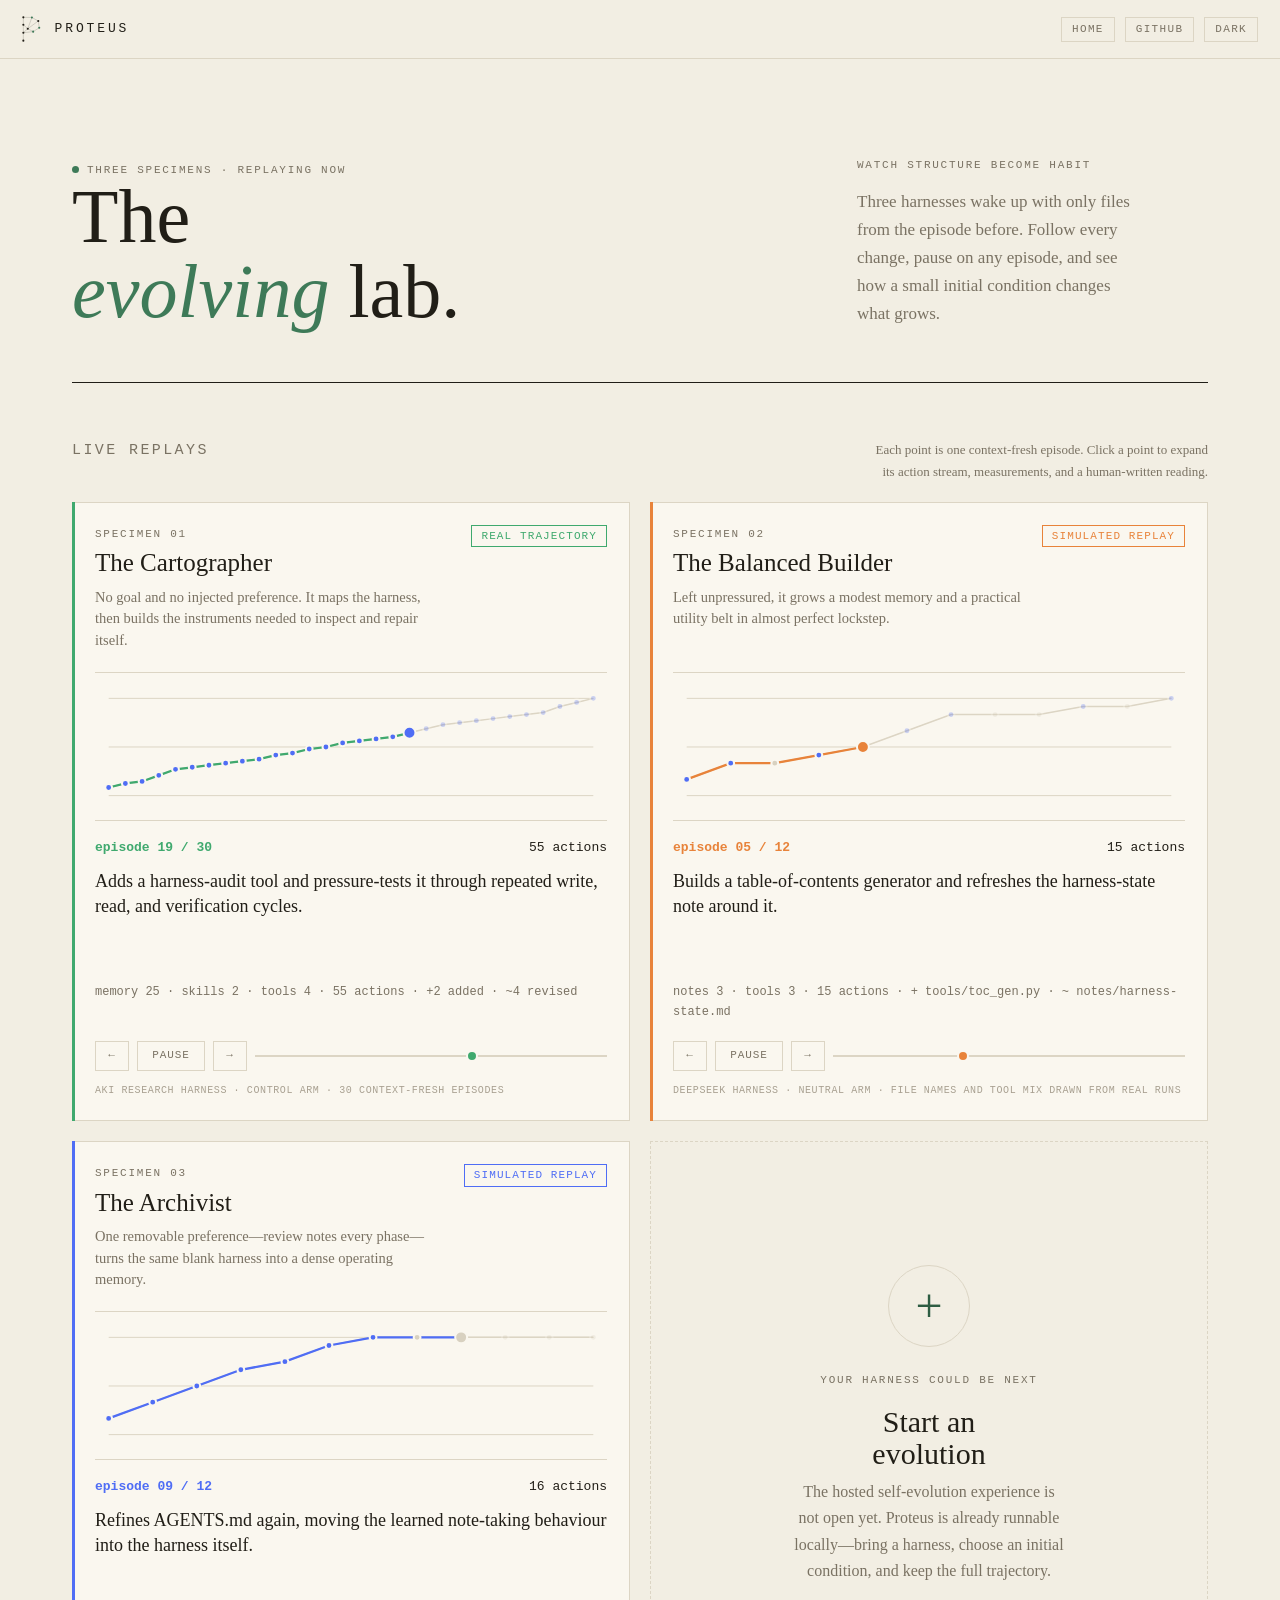
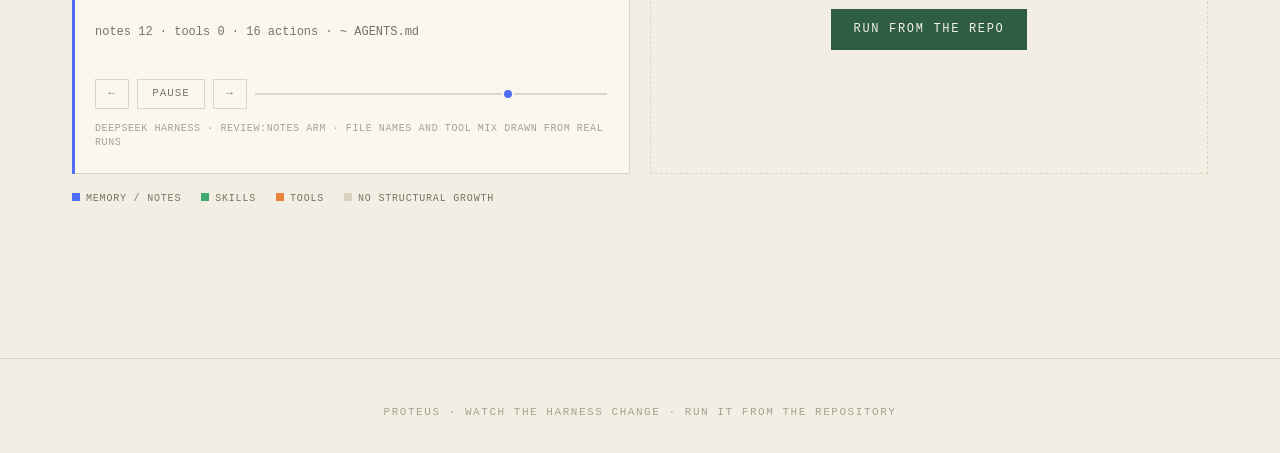
==== commit 3ee197be: "Add expanded details for every Lab episode" ====
--- a/playground.html
+++ b/playground.html
@@ -88,12 +88,69 @@
 .legend-row .skills { background:var(--s-skills) }
 .legend-row .tools { background:var(--s-tools) }
 .legend-row .none { background:var(--s-none) }
+.episode-overlay { position:fixed; inset:0; z-index:60; background:var(--bg);
+  padding:18px 22px; overflow-y:auto; visibility:hidden; opacity:0;
+  transition:opacity .45s cubic-bezier(.32,.72,0,1), visibility 0s .45s }
+.episode-overlay.on { visibility:visible; opacity:1;
+  transition:opacity .45s cubic-bezier(.32,.72,0,1) }
+.episode-overlay .overlay-top, .episode-overlay .overlay-body { opacity:0;
+  transform:translateY(12px); transition:opacity .5s cubic-bezier(.32,.72,0,1),
+  transform .5s cubic-bezier(.32,.72,0,1) }
+.episode-overlay.in .overlay-top, .episode-overlay.in .overlay-body {
+  opacity:1; transform:none }
+.overlay-top { display:flex; justify-content:space-between; align-items:center;
+  gap:20px; margin-bottom:8px }
+.overlay-nav { display:flex; align-items:center; gap:18px }
+.overlay-nav button { border:0; padding:0; background:none; color:var(--anchor);
+  cursor:pointer; font:12px "SF Mono",ui-monospace,monospace;
+  letter-spacing:.1em; text-transform:uppercase }
+.overlay-nav button:hover, .overlay-nav button:focus { color:var(--anchor-hi) }
+.overlay-nav button:disabled { color:var(--dim); cursor:default }
+.overlay-body { min-height:calc(100vh - 62px); position:relative; display:flex;
+  align-items:center }
+.episode-orb { --R:min(96vh,54vw); position:absolute; left:-1px; top:50%;
+  transform:translateY(-50%); width:var(--R); height:calc(2*var(--R));
+  border-radius:0 var(--R) var(--R) 0; overflow:hidden; color:#f8f7f2;
+  display:flex; flex-direction:column; justify-content:center; padding:0 12% 0 4% }
+.episode-orb .micro { color:rgba(255,255,255,.68) }
+.orb-kicker { margin-bottom:8px; letter-spacing:.25em }
+.orb-summary { max-width:40ch; margin:0 0 18px;
+  font:italic 16px/1.5 "Iowan Old Style",Palatino,Georgia,serif;
+  color:rgba(255,255,255,.88) }
+.episode-feed { max-height:52%; overflow-y:auto; scrollbar-width:none;
+  font:12px/1.75 "SF Mono",ui-monospace,monospace }
+.episode-feed::-webkit-scrollbar { display:none }
+.episode-step { display:grid; grid-template-columns:60px minmax(90px,auto) minmax(0,1fr);
+  gap:10px; align-items:baseline; white-space:nowrap; overflow:hidden }
+.episode-step .phase { color:rgba(255,255,255,.48); font-size:9px;
+  letter-spacing:.08em; text-transform:uppercase }
+.episode-step .tool { color:#fff }
+.episode-step .target { color:rgba(255,255,255,.65); overflow:hidden;
+  text-overflow:ellipsis }
+.episode-step.write .tool { text-decoration:underline; text-underline-offset:3px }
+.overlay-panels { margin-left:calc(min(96vh,54vw) + 3vw); flex:1;
+  display:grid; grid-template-columns:1fr 1fr; gap:32px; max-width:780px;
+  padding-right:3vw }
+.overlay-panel { min-width:0 }
+.overlay-panel h3 { margin-bottom:16px }
+.overlay-panel .kv { font-size:13.5px; line-height:1.5 }
+.overlay-panel .kv .micro { display:block; margin:11px 0 2px }
+.overlay-panel .reading { font:17px/1.5 "Iowan Old Style",Palatino,Georgia,serif;
+  margin-bottom:18px; text-wrap:pretty }
+.tool-bar { height:5px; background:var(--anchor); margin:4px 0 8px }
+.change-list { overflow-wrap:anywhere }
+#episode-zoom-ghost { position:fixed; z-index:70; pointer-events:none;
+  border-radius:50%; transition:all .62s cubic-bezier(.32,.72,0,1) }
+body.episode-open { overflow:hidden }
 @media (max-width:820px) {
   .lab-hero { grid-template-columns:1fr; gap:26px; padding-top:5vh }
   .lab-intro { max-width:52ch }
   .section-head { display:block }
   .section-head p { text-align:left; margin-top:9px }
   .specimen-grid { grid-template-columns:1fr }
+  .episode-orb { --R:min(56vh,80vw) }
+  .overlay-panels { margin-left:calc(min(56vh,80vw) + 4vw);
+    grid-template-columns:1fr; overflow-y:auto; max-height:88vh }
 }
 @media (max-width:520px) {
   .lab-wrap { padding:22px 16px 64px }
@@ -104,9 +161,23 @@
   .episode-summary { font-size:17px; min-height:7em }
   .transport { grid-template-columns:auto auto auto }
   .scrubber { grid-column:1 / -1; width:100%; margin-top:8px }
+  .episode-overlay { padding:14px 16px }
+  .overlay-top { flex-wrap:wrap; gap:7px 14px }
+  .overlay-nav { gap:14px }
+  .overlay-body { min-height:0; flex-direction:column; align-items:stretch }
+  .episode-orb { --R:min(44vh,96vw); position:relative; left:0; top:0;
+    transform:none; margin-left:-16px; flex:none; padding:0 18% 0 16px }
+  .orb-summary { font-size:14px; margin-bottom:12px }
+  .episode-feed { max-height:49% }
+  .episode-step { grid-template-columns:52px 86px minmax(0,1fr); gap:7px;
+    font-size:10.5px }
+  .overlay-panels { margin-left:0; grid-template-columns:1fr; gap:24px;
+    max-width:none; padding:24px 0 32px; overflow:visible; max-height:none }
 }
 @media (prefers-reduced-motion:reduce) {
   .live-dot, .trace circle.current { animation:none }
+  .episode-overlay, .episode-overlay .overlay-top, .episode-overlay .overlay-body,
+  #episode-zoom-ghost { transition:none }
 }
 </style>
 </head>
@@ -158,7 +229,7 @@
 
   <div class="section-head">
     <h2>Live replays</h2>
-    <p>Each point is one context-fresh episode. The sentence below is a human-written reading of what that episode carried forward.</p>
+    <p>Each point is one context-fresh episode. Click a point to expand its action stream, measurements, and a human-written reading.</p>
   </div>
 
   <section class="specimen-grid" id="specimens" aria-label="Evolving harness examples"></section>
@@ -174,6 +245,44 @@
 <footer class="site">Proteus · watch the harness change ·
   <a href="https://github.com/proteus-evolve/Proteus">run it from the repository</a>
 </footer>
+
+<div class="episode-overlay" id="episode-overlay" role="dialog" aria-modal="true"
+  aria-hidden="true" aria-labelledby="overlay-title">
+  <div class="overlay-top">
+    <span class="micro" id="overlay-title"></span>
+    <div class="overlay-nav">
+      <button type="button" id="overlay-prev">‹ prev</button>
+      <button type="button" id="overlay-next">next ›</button>
+      <button type="button" id="overlay-close">✕ close</button>
+    </div>
+  </div>
+  <div class="overlay-body">
+    <div class="episode-orb" id="episode-orb">
+      <div class="micro orb-kicker" id="orb-kicker"></div>
+      <p class="orb-summary" id="orb-summary"></p>
+      <div class="episode-feed" id="episode-feed"></div>
+    </div>
+    <div class="overlay-panels">
+      <section class="overlay-panel">
+        <h3>what happened</h3>
+        <div class="reading" id="overlay-reading"></div>
+        <div class="kv" id="overlay-change"></div>
+      </section>
+      <section class="overlay-panel">
+        <h3>measurement · this episode</h3>
+        <div class="kv" id="overlay-measurement"></div>
+      </section>
+      <section class="overlay-panel">
+        <h3>setup</h3>
+        <div class="kv" id="overlay-setup"></div>
+      </section>
+      <section class="overlay-panel">
+        <h3>data note</h3>
+        <div class="kv" id="overlay-disclosure"></div>
+      </section>
+    </div>
+  </div>
+</div>
 
 <script src="assets/case-data.js"></script>
 <script src="assets/demo-data.js"></script>
@@ -190,11 +299,12 @@
 function normalise(story) {
   const raw = story.source === "case" ? window.CASE.episodes : demoArm(story.arm).episodes;
   return raw.map((episode, index) => {
-    const calls = story.source === "case"
-      ? episode.steps.length
-      : episode.seq.reduce((n, phase) => n + phase.tools.length, 0);
+    const steps = story.source === "case" ? episode.steps : episode.seq.flatMap(phase =>
+      phase.tools.map(tool => [phase.phase, tool, ""]));
+    const calls = steps.length;
     return { ep:episode.ep, units:episode.units, calls, summary:story.summaries[index],
-      added:episode.added || [], changed:episode.changed || [], delta:episode.d || null };
+      added:episode.added || [], changed:episode.changed || [], delta:episode.d || null,
+      steps, agentsChars:episode.agents_chars || null };
   });
 }
 
@@ -241,11 +351,133 @@
     const circle = document.createElementNS(SVG_NS, "circle");
     circle.setAttribute("cx", point.x); circle.setAttribute("cy", point.y);
     circle.setAttribute("r", 4); circle.setAttribute("tabindex", "0"); circle.setAttribute("role", "button");
+    circle.setAttribute("aria-haspopup", "dialog"); circle.setAttribute("aria-expanded", "false");
     circle.setAttribute("aria-label", `episode ${episodes[index].ep}: ${episodes[index].summary}`);
     circle.style.fill = SURFACE_COLOR[dominantSurface(episodes, index)] || SURFACE_COLOR.none;
     svg.appendChild(circle); return circle;
   });
   return {svg, points, history, circles};
+}
+
+const WRITE_TOOL = /(write|edit|delete|patch|append)/i;
+const overlay = document.getElementById("episode-overlay");
+const overlayClose = document.getElementById("overlay-close");
+let activeState = null, previousFocus = null;
+
+function reducedMotion() { return matchMedia("(prefers-reduced-motion:reduce)").matches; }
+function escapeHtml(value) {
+  return String(value).replace(/[&<>"']/g, char => ({"&":"&amp;","<":"&lt;",">":"&gt;",'"':"&quot;","'":"&#39;"})[char]);
+}
+function elementRect(element) {
+  const rect = element.getBoundingClientRect();
+  return {left:rect.left, top:rect.top, width:rect.width, height:rect.height};
+}
+function orbCircle() {
+  const rect = document.getElementById("episode-orb").getBoundingClientRect();
+  const radius = rect.height / 2;
+  return {left:rect.left - radius, top:rect.top, width:2 * radius, height:2 * radius};
+}
+function flyEpisodeDot(from, to, color, done) {
+  const ghost = document.createElement("div");
+  ghost.id = "episode-zoom-ghost";
+  Object.assign(ghost.style, {left:`${from.left}px`, top:`${from.top}px`,
+    width:`${from.width}px`, height:`${from.height}px`, background:color, opacity:"1"});
+  document.body.appendChild(ghost);
+  requestAnimationFrame(() => requestAnimationFrame(() => Object.assign(ghost.style, {
+    left:`${to.left}px`, top:`${to.top}px`, width:`${to.width}px`, height:`${to.height}px`
+  })));
+  setTimeout(() => { ghost.style.opacity = "0"; if (done) done(); }, 620);
+  setTimeout(() => ghost.remove(), 1050);
+}
+function storyMeta(story) {
+  if (story.source === "case") return window.CASE.meta;
+  return {...window.DEMO.meta, arm:story.arm,
+    goal:story.arm === "neutral" ? "none — unpressured evolution" : "none · removable preference: review notes"};
+}
+function renderOverlay() {
+  if (!activeState) return;
+  const {story, episodes, index, plot} = activeState;
+  const episode = episodes[index], previous = index ? episodes[index - 1] : null;
+  const surface = dominantSurface(episodes, index);
+  const meta = storyMeta(story);
+  const toolCounts = {};
+  episode.steps.forEach(([, tool]) => toolCounts[tool] = (toolCounts[tool] || 0) + 1);
+  const topTools = Object.entries(toolCounts).sort((a, b) => b[1] - a[1]).slice(0, 6);
+  const topCount = topTools.length ? topTools[0][1] : 1;
+  const touched = [...new Set(episode.steps.map(step => step[2]).filter(Boolean))];
+  const growth = Object.entries(episode.units).map(([name, value]) =>
+    `${name} ${value - (previous?.units[name] || 0) >= 0 ? "+" : ""}${value - (previous?.units[name] || 0)}`).join(" · ");
+  const changes = [
+    ...episode.added.map(file => `+ ${file}`),
+    ...episode.changed.map(file => `~ ${file}`)
+  ];
+
+  document.getElementById("overlay-title").textContent =
+    `${story.title} · episode ${episode.ep} of ${episodes.length} · ${story.status}`;
+  document.getElementById("orb-kicker").textContent = `episode ${String(episode.ep).padStart(2, "0")} · ${surface === "none" ? "no structural growth" : `${surface} grew most`}`;
+  document.getElementById("orb-summary").textContent = episode.summary;
+  document.getElementById("episode-orb").style.background = SURFACE_COLOR[surface] || SURFACE_COLOR.none;
+  document.getElementById("episode-feed").innerHTML = episode.steps.map(([phase, tool, target]) =>
+    `<div class="episode-step${WRITE_TOOL.test(tool) ? " write" : ""}"><span class="phase">${escapeHtml(phase)}</span><span class="tool">${escapeHtml(tool)}</span><span class="target">${escapeHtml(target || "")}</span></div>`).join("");
+  document.getElementById("overlay-reading").textContent = episode.summary;
+  document.getElementById("overlay-change").innerHTML = `
+    <span class="micro">structure carried forward</span><div class="change-list">${changes.length
+      ? changes.map(escapeHtml).join("<br>")
+      : episode.delta ? `+${episode.delta.a} added · ~${episode.delta.r} revised · −${episode.delta.d} dropped`
+      : "No added or revised files kept in this episode."}</div>
+    <span class="micro">cumulative units</span>${Object.entries(episode.units).map(([name, value]) => `${escapeHtml(name)} ${value}`).join(" · ")}`;
+  document.getElementById("overlay-measurement").innerHTML = `
+    <span class="micro">dominant surface</span>${escapeHtml(surface === "none" ? "no structural growth" : surface)}
+    <span class="micro">growth from prior episode</span>${escapeHtml(growth)}
+    <span class="micro">actions</span>${episode.calls}
+    <span class="micro">files touched</span>${touched.length ? touched.slice(0, 8).map(escapeHtml).join(", ") : "—"}
+    <span class="micro">top tools</span>${topTools.map(([tool, count]) =>
+      `<div>${escapeHtml(tool)} · ${count}<div class="tool-bar" style="width:${Math.round(100 * count / topCount)}%"></div></div>`).join("") || "—"}`;
+  document.getElementById("overlay-setup").innerHTML = [
+    ["harness", meta.harness], ["model", meta.model], ["arm / initial condition", meta.arm],
+    ["goal", meta.goal], ["sandbox", meta.sandbox]
+  ].map(([key, value]) => `<span class="micro">${escapeHtml(key)}</span>${escapeHtml(value || "—")}`).join("");
+  document.getElementById("overlay-disclosure").innerHTML = `
+    <span class="micro">trajectory</span>${escapeHtml(story.status)}
+    <span class="micro">source note</span>${escapeHtml(story.disclosure)}
+    <span class="micro">interpretation</span>Episode sentence written by the Proteus team.
+    ${story.source === "demo" ? `<span class="micro">simulation disclosure</span>${escapeHtml(window.DEMO.meta.note)}` : ""}`;
+  document.getElementById("overlay-prev").disabled = index === 0;
+  document.getElementById("overlay-next").disabled = index === episodes.length - 1;
+  plot.circles.forEach((circle, circleIndex) => circle.setAttribute("aria-expanded", circleIndex === index ? "true" : "false"));
+}
+function openOverlay(state, index, dot) {
+  previousFocus = document.activeElement;
+  state.setEpisode(index, true);
+  activeState = state;
+  renderOverlay();
+  overlay.scrollTop = 0;
+  document.getElementById("episode-feed").scrollTop = 0;
+  overlay.classList.add("on");
+  overlay.setAttribute("aria-hidden", "false");
+  document.body.classList.add("episode-open");
+  const reveal = () => { overlay.classList.add("in"); overlayClose.focus(); };
+  if (reducedMotion() || !dot) reveal();
+  else flyEpisodeDot(elementRect(dot), orbCircle(), getComputedStyle(dot).fill, reveal);
+}
+function closeOverlay() {
+  if (!activeState || !overlay.classList.contains("on")) return;
+  const dot = activeState.plot.circles[activeState.index];
+  overlay.classList.remove("in");
+  if (!reducedMotion() && dot) flyEpisodeDot(orbCircle(), elementRect(dot), getComputedStyle(dot).fill);
+  overlay.classList.remove("on");
+  overlay.setAttribute("aria-hidden", "true");
+  document.body.classList.remove("episode-open");
+  activeState.plot.circles.forEach(circle => circle.setAttribute("aria-expanded", "false"));
+  activeState = null;
+  if (previousFocus) previousFocus.focus();
+}
+function moveOverlay(direction) {
+  if (!activeState) return;
+  const next = activeState.index + direction;
+  if (next < 0 || next >= activeState.episodes.length) return;
+  activeState.setEpisode(next, true);
+  renderOverlay();
 }
 
 function specimenCard(story, storyIndex) {
@@ -282,9 +514,11 @@
   }
   state.setEpisode = setEpisode;
   plot.circles.forEach((circle, index) => {
-    circle.addEventListener("click", () => setEpisode(index, true));
+    circle.addEventListener("click", () => openOverlay(state, index, circle));
     circle.addEventListener("keydown", event => {
-      if (event.key === "Enter" || event.key === " ") { event.preventDefault(); setEpisode(index, true); }
+      if (event.key === "Enter" || event.key === " ") {
+        event.preventDefault(); openOverlay(state, index, circle);
+      }
     });
   });
   card.querySelector(".prev").addEventListener("click", () => setEpisode(state.index - 1, true));
@@ -308,6 +542,25 @@
   <h3>Start an evolution</h3><p>The hosted self-evolution experience is not open yet. Proteus is already runnable locally—bring a harness, choose an initial condition, and keep the full trajectory.</p>
   <a class="btn primary" href="https://github.com/proteus-evolve/Proteus#-60-second-demo-no-api-key-no-docker">Run from the repo</a>`;
 gallery.appendChild(add);
+document.getElementById("overlay-close").addEventListener("click", closeOverlay);
+document.getElementById("overlay-prev").addEventListener("click", () => moveOverlay(-1));
+document.getElementById("overlay-next").addEventListener("click", () => moveOverlay(1));
+overlay.addEventListener("click", event => { if (event.target === overlay) closeOverlay(); });
+document.addEventListener("keydown", event => {
+  if (!activeState) return;
+  if (event.key === "Escape") closeOverlay();
+  else if (event.key === "ArrowLeft") moveOverlay(-1);
+  else if (event.key === "ArrowRight") moveOverlay(1);
+  else if (event.key === "Tab") {
+    const focusable = [...overlay.querySelectorAll("button:not(:disabled)")];
+    const first = focusable[0], last = focusable[focusable.length - 1];
+    if (event.shiftKey && document.activeElement === first) {
+      event.preventDefault(); last.focus();
+    } else if (!event.shiftKey && document.activeElement === last) {
+      event.preventDefault(); first.focus();
+    }
+  }
+});
 if (!matchMedia("(prefers-reduced-motion:reduce)").matches) {
   setInterval(() => states.forEach(state => {
     if (!state.playing) return;
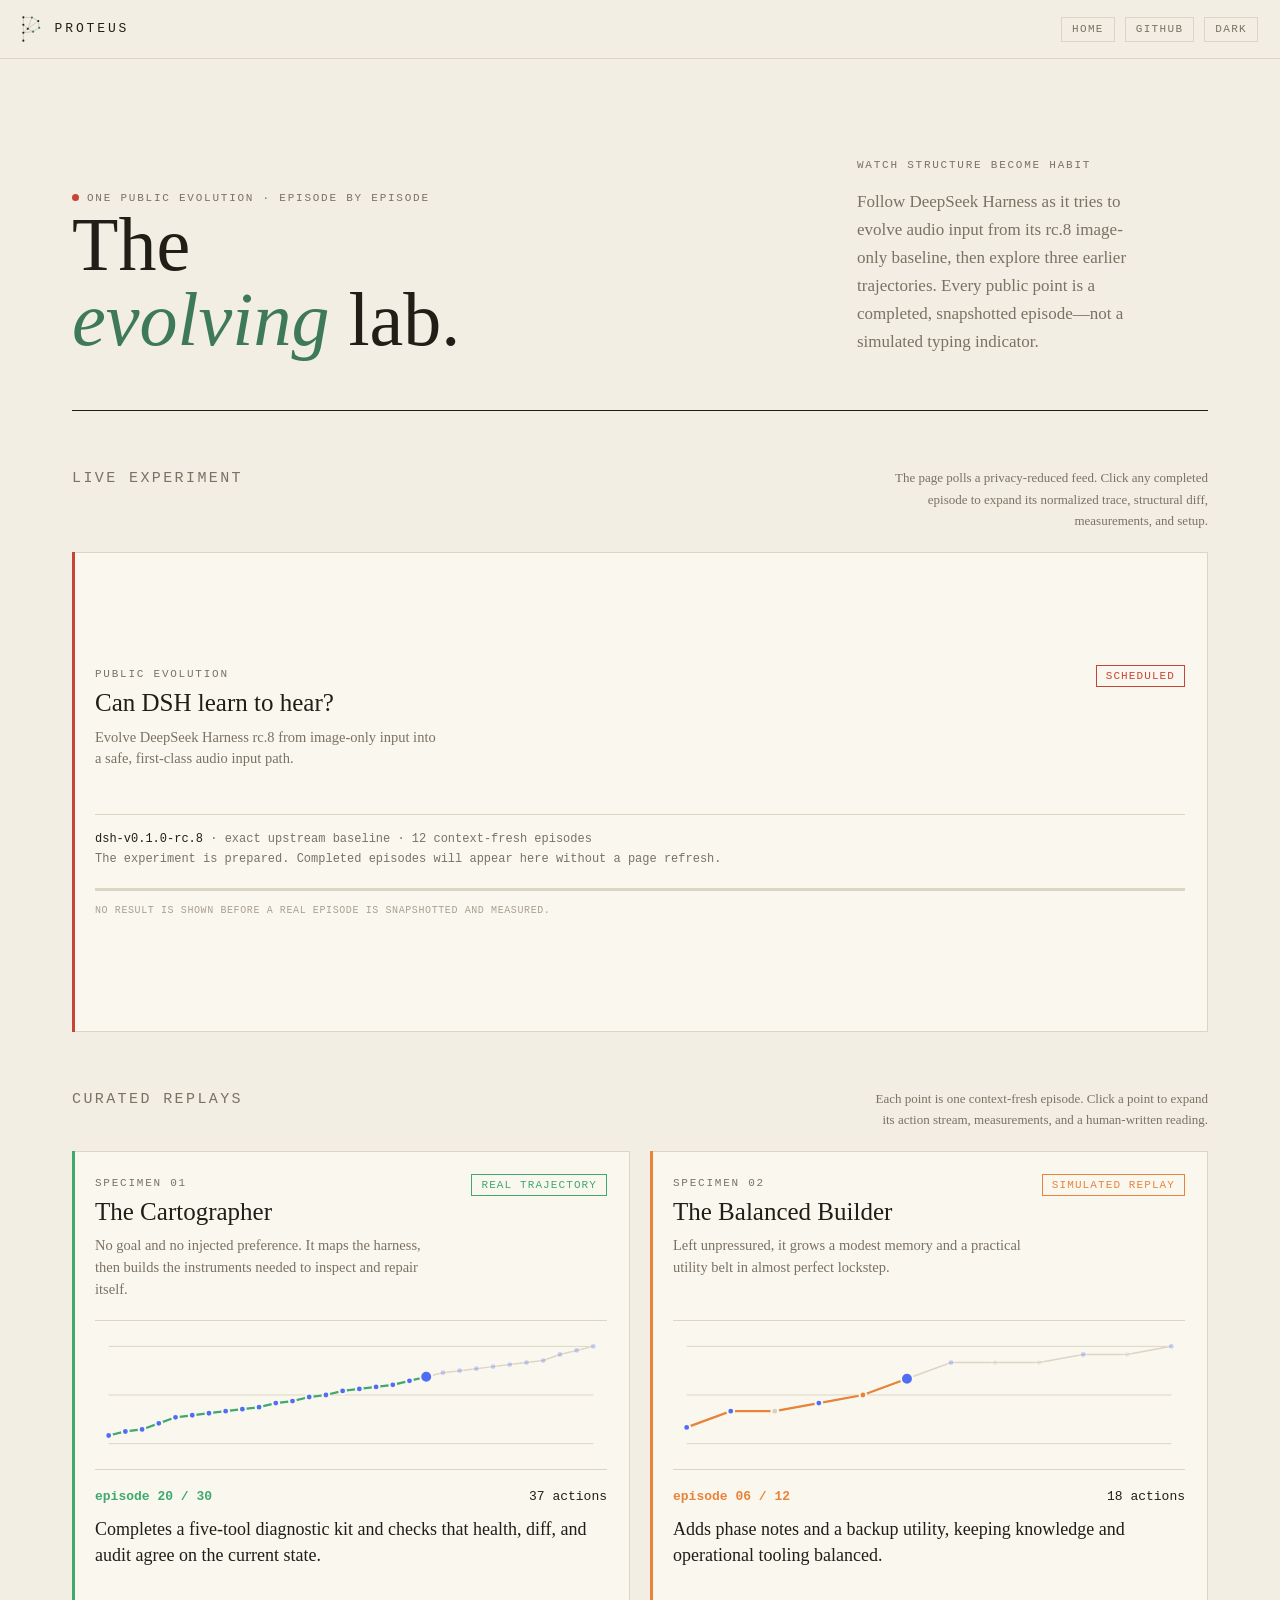
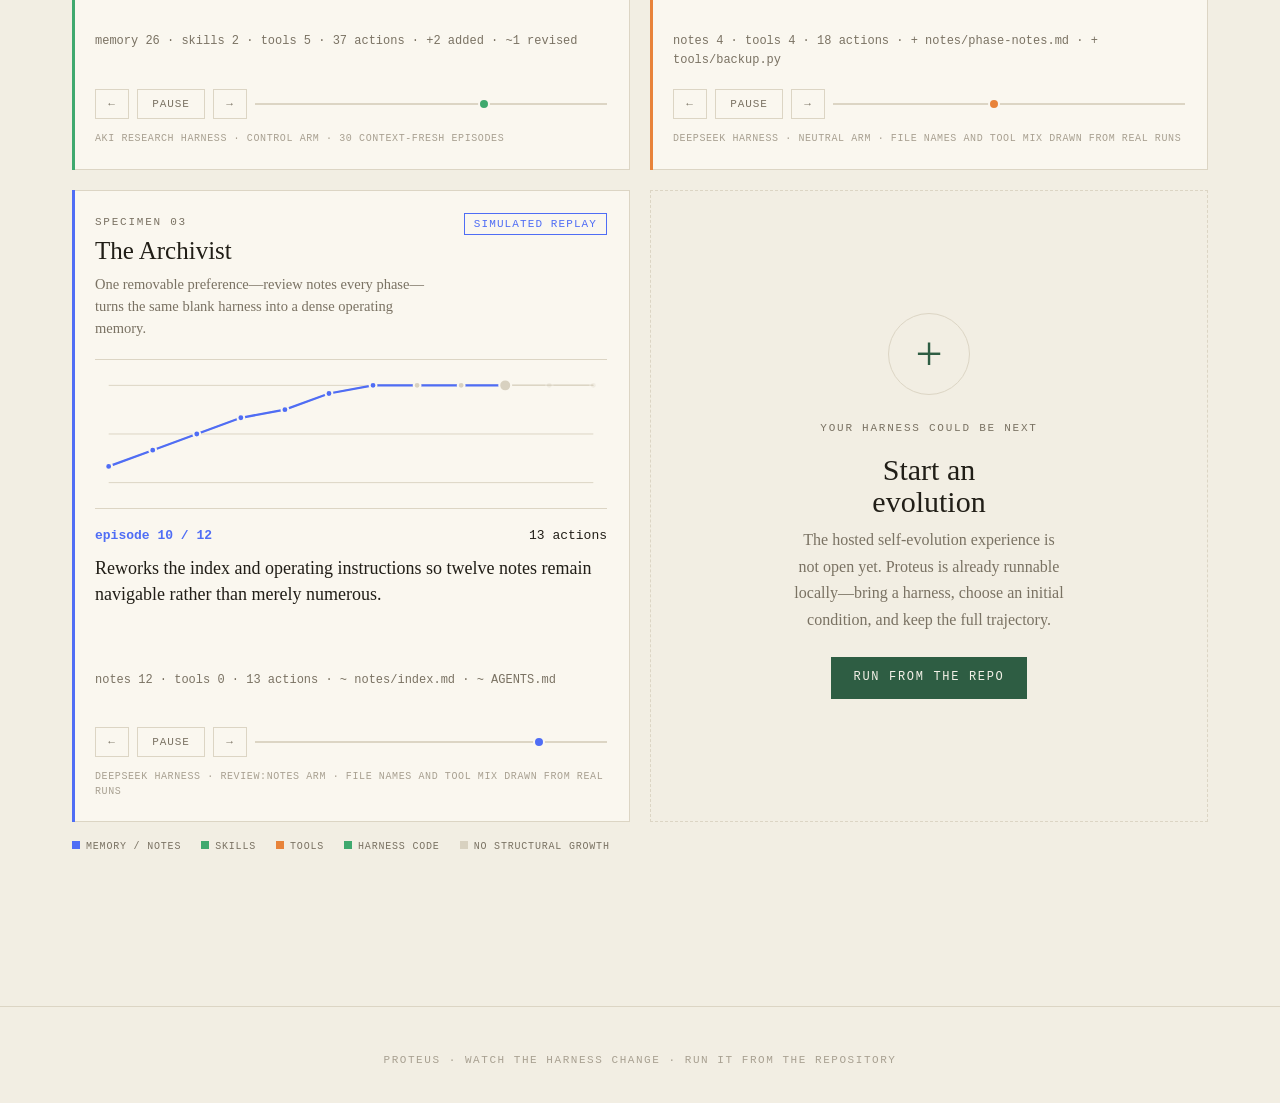
==== commit c687a676: "Launch DSH evolution live tracker" ====
--- a/playground.html
+++ b/playground.html
@@ -3,7 +3,7 @@
 <head>
 <meta charset="utf-8">
 <meta name="viewport" content="width=device-width, initial-scale=1">
-<meta name="description" content="Watch three agent harnesses evolve episode by episode in the Proteus Evolving Lab.">
+<meta name="description" content="Watch a live DeepSeek Harness evolution and curated agent-harness trajectories episode by episode in the Proteus Evolving Lab.">
 <title>Proteus Evolving Lab</title>
 <link rel="stylesheet" href="assets/site.css">
 <style>
@@ -16,13 +16,33 @@
 .lab-intro { color:var(--soft); font-size:17px; max-width:34ch }
 .lab-intro .micro { display:block; margin-bottom:14px }
 .live-dot { display:inline-block; width:7px; height:7px; border-radius:50%;
-  background:var(--anchor-hi); margin-right:8px; animation:lab-pulse 1.8s ease-in-out infinite }
+  background:var(--live); margin-right:8px; animation:lab-pulse 1.8s ease-in-out infinite }
 @keyframes lab-pulse { 50% { opacity:.28; transform:scale(.72) } }
 .section-head { display:flex; align-items:baseline; justify-content:space-between;
   gap:20px; margin:56px 0 20px }
 .section-head h2 { margin:0 }
 .section-head p { color:var(--soft); font-size:13px; max-width:52ch; text-align:right }
 .specimen-grid { display:grid; grid-template-columns:repeat(2,minmax(0,1fr)); gap:20px }
+.live-grid { grid-template-columns:minmax(0,1fr) }
+.live-grid .specimen { min-height:480px }
+.live-grid .specimen:not(.live-placeholder) { display:grid;
+  grid-template-columns:minmax(260px,.8fr) minmax(360px,1.2fr); column-gap:32px }
+.live-grid .specimen:not(.live-placeholder) .specimen-head,
+.live-grid .specimen:not(.live-placeholder) .premise,
+.live-grid .specimen:not(.live-placeholder) .episode-meta,
+.live-grid .specimen:not(.live-placeholder) .episode-summary,
+.live-grid .specimen:not(.live-placeholder) .episode-detail,
+.live-grid .specimen:not(.live-placeholder) .transport,
+.live-grid .specimen:not(.live-placeholder) .disclosure { grid-column:1 }
+.live-grid .specimen:not(.live-placeholder) .trace-shell { grid-column:2; grid-row:1 / span 7;
+  margin:0; padding:42px 0 6px; align-self:stretch; display:flex; align-items:center }
+.live-placeholder { min-height:300px; justify-content:center }
+.live-placeholder .premise { max-width:64ch; min-height:0 }
+.live-baseline { margin:22px 0 0; padding-top:14px; border-top:1px solid var(--rule);
+  color:var(--soft); font:12px/1.7 "SF Mono",ui-monospace,Menlo,monospace }
+.live-baseline strong { color:var(--ink); font-weight:400 }
+.live-progress { width:100%; height:3px; background:var(--rule); margin-top:18px }
+.live-progress i { display:block; height:100%; background:var(--live) }
 .specimen { background:var(--panel); border:1px solid var(--rule); min-width:0;
   padding:22px; display:flex; flex-direction:column; min-height:520px; position:relative }
 .specimen::before { content:""; position:absolute; inset:-1px auto -1px -1px; width:3px;
@@ -30,6 +50,7 @@
 .specimen[data-accent="notes"] { --specimen-color:var(--s-notes) }
 .specimen[data-accent="tools"] { --specimen-color:var(--s-tools) }
 .specimen[data-accent="skills"] { --specimen-color:var(--s-skills) }
+.specimen[data-accent="live"] { --specimen-color:var(--live) }
 .specimen-head { display:flex; gap:18px; align-items:flex-start; justify-content:space-between }
 .specimen h3 { color:var(--ink); font:400 25px/1.05 "Iowan Old Style","Palatino Linotype",Palatino,Georgia,serif;
   letter-spacing:0; text-transform:none; margin:7px 0 10px }
@@ -86,6 +107,7 @@
 .legend-row i { display:inline-block; width:8px; height:8px; margin-right:6px }
 .legend-row .memory { background:var(--s-notes) }
 .legend-row .skills { background:var(--s-skills) }
+.legend-row .code { background:var(--s-skills) }
 .legend-row .tools { background:var(--s-tools) }
 .legend-row .none { background:var(--s-none) }
 .episode-overlay { position:fixed; inset:0; z-index:60; background:var(--bg);
@@ -148,6 +170,8 @@
   .section-head { display:block }
   .section-head p { text-align:left; margin-top:9px }
   .specimen-grid { grid-template-columns:1fr }
+  .live-grid .specimen:not(.live-placeholder) { display:flex }
+  .live-grid .specimen:not(.live-placeholder) .trace-shell { margin:20px 0 16px; padding:10px 0 6px }
   .episode-orb { --R:min(56vh,80vw) }
   .overlay-panels { margin-left:calc(min(56vh,80vw) + 4vw);
     grid-template-columns:1fr; overflow-y:auto; max-height:88vh }
@@ -217,18 +241,26 @@
 <main class="lab-wrap">
   <section class="lab-hero">
     <div>
-      <div class="micro"><span class="live-dot"></span>three specimens · replaying now</div>
+      <div class="micro"><span class="live-dot"></span>one public evolution · episode by episode</div>
       <h1>The <em>evolving</em> lab.</h1>
     </div>
     <div class="lab-intro">
       <span class="micro">Watch structure become habit</span>
-      Three harnesses wake up with only files from the episode before. Follow every change,
-      pause on any episode, and see how a small initial condition changes what grows.
+      Follow DeepSeek Harness as it tries to evolve audio input from its rc.8 image-only
+      baseline, then explore three earlier trajectories. Every public point is a completed,
+      snapshotted episode—not a simulated typing indicator.
     </div>
   </section>
 
   <div class="section-head">
-    <h2>Live replays</h2>
+    <h2>Live experiment</h2>
+    <p>The page polls a privacy-reduced feed. Click any completed episode to expand its normalized trace, structural diff, measurements, and setup.</p>
+  </div>
+
+  <section class="specimen-grid live-grid" id="live-campaign" aria-label="Live DSH audio evolution"></section>
+
+  <div class="section-head">
+    <h2>Curated replays</h2>
     <p>Each point is one context-fresh episode. Click a point to expand its action stream, measurements, and a human-written reading.</p>
   </div>
 
@@ -238,6 +270,7 @@
     <span><i class="memory"></i>memory / notes</span>
     <span><i class="skills"></i>skills</span>
     <span><i class="tools"></i>tools</span>
+    <span><i class="code"></i>harness code</span>
     <span><i class="none"></i>no structural growth</span>
   </div>
 </main>
@@ -291,19 +324,27 @@
 const SVG_NS = "http://www.w3.org/2000/svg";
 const SURFACE_COLOR = {
   memory:"var(--s-notes)", notes:"var(--s-notes)", skills:"var(--s-skills)",
-  tools:"var(--s-tools)", instructions:"var(--s-instr)", none:"var(--s-none)"
+  tools:"var(--s-tools)", instructions:"var(--s-instr)", loop:"var(--s-skills)",
+  code:"var(--s-skills)", none:"var(--s-none)"
 };
 
 function demoArm(name) { return window.DEMO.arms.find(a => a.arm === name); }
 
 function normalise(story) {
+  if (story.source === "live") return story.live.episodes.map(episode => ({
+    ep:episode.episode, units:episode.units || {}, calls:episode.tool_calls || 0,
+    summary:episode.summary, summaryKind:episode.summary_kind || "automatic",
+    added:episode.changes?.added || [], changed:episode.changes?.changed || [],
+    deleted:episode.changes?.deleted || [], delta:null, steps:episode.steps || [],
+    scores:episode.scores || {}, accepted:episode.accepted !== false
+  }));
   const raw = story.source === "case" ? window.CASE.episodes : demoArm(story.arm).episodes;
   return raw.map((episode, index) => {
     const steps = story.source === "case" ? episode.steps : episode.seq.flatMap(phase =>
       phase.tools.map(tool => [phase.phase, tool, ""]));
     const calls = steps.length;
     return { ep:episode.ep, units:episode.units, calls, summary:story.summaries[index],
-      added:episode.added || [], changed:episode.changed || [], delta:episode.d || null,
+      added:episode.added || [], changed:episode.changed || [], deleted:[], delta:episode.d || null,
       steps, agentsChars:episode.agents_chars || null };
   });
 }
@@ -320,7 +361,8 @@
 
 function detailText(episode) {
   const units = Object.entries(episode.units).map(([name, value]) => `${name} ${value}`).join(" · ");
-  const edits = [...episode.added.map(x => `+ ${x}`), ...episode.changed.map(x => `~ ${x}`)];
+  const edits = [...episode.added.map(x => `+ ${x}`), ...episode.changed.map(x => `~ ${x}`),
+    ...(episode.deleted || []).map(x => `− ${x}`)];
   if (edits.length) return `${units} · ${episode.calls} actions · ${edits.slice(0, 3).join(" · ")}`;
   if (episode.delta) return `${units} · ${episode.calls} actions · +${episode.delta.a} added · ~${episode.delta.r} revised`;
   return `${units} · ${episode.calls} actions · no structural change kept`;
@@ -390,6 +432,12 @@
   setTimeout(() => ghost.remove(), 1050);
 }
 function storyMeta(story) {
+  if (story.source === "live") return {
+    harness:`DeepSeek Harness · ${story.live.baseline.release}`,
+    model:story.live.model || "deepseek-v4-flash", arm:"neutral · one public seed",
+    goal:story.live.goal,
+    sandbox:"Docker · exact rc.8 source · one fresh context per phase"
+  };
   if (story.source === "case") return window.CASE.meta;
   return {...window.DEMO.meta, arm:story.arm,
     goal:story.arm === "neutral" ? "none — unpressured evolution" : "none · removable preference: review notes"};
@@ -404,12 +452,14 @@
   episode.steps.forEach(([, tool]) => toolCounts[tool] = (toolCounts[tool] || 0) + 1);
   const topTools = Object.entries(toolCounts).sort((a, b) => b[1] - a[1]).slice(0, 6);
   const topCount = topTools.length ? topTools[0][1] : 1;
+  const scores = Object.entries(episode.scores || {});
   const touched = [...new Set(episode.steps.map(step => step[2]).filter(Boolean))];
   const growth = Object.entries(episode.units).map(([name, value]) =>
     `${name} ${value - (previous?.units[name] || 0) >= 0 ? "+" : ""}${value - (previous?.units[name] || 0)}`).join(" · ");
   const changes = [
     ...episode.added.map(file => `+ ${file}`),
-    ...episode.changed.map(file => `~ ${file}`)
+    ...episode.changed.map(file => `~ ${file}`),
+    ...(episode.deleted || []).map(file => `− ${file}`)
   ];
 
   document.getElementById("overlay-title").textContent =
@@ -430,6 +480,8 @@
     <span class="micro">dominant surface</span>${escapeHtml(surface === "none" ? "no structural growth" : surface)}
     <span class="micro">growth from prior episode</span>${escapeHtml(growth)}
     <span class="micro">actions</span>${episode.calls}
+    <span class="micro">evaluators</span>${scores.length ? scores.map(([name, score]) =>
+      `${escapeHtml(name)} ${Number(score).toFixed(3)}`).join(" · ") : "—"}
     <span class="micro">files touched</span>${touched.length ? touched.slice(0, 8).map(escapeHtml).join(", ") : "—"}
     <span class="micro">top tools</span>${topTools.map(([tool, count]) =>
       `<div>${escapeHtml(tool)} · ${count}<div class="tool-bar" style="width:${Math.round(100 * count / topCount)}%"></div></div>`).join("") || "—"}`;
@@ -440,7 +492,9 @@
   document.getElementById("overlay-disclosure").innerHTML = `
     <span class="micro">trajectory</span>${escapeHtml(story.status)}
     <span class="micro">source note</span>${escapeHtml(story.disclosure)}
-    <span class="micro">interpretation</span>Episode sentence written by the Proteus team.
+    <span class="micro">interpretation</span>${episode.summaryKind === "automatic"
+      ? "Automatic factual summary from the public diff and score."
+      : "Episode sentence written by the Proteus team."}
     ${story.source === "demo" ? `<span class="micro">simulation disclosure</span>${escapeHtml(window.DEMO.meta.note)}` : ""}`;
   document.getElementById("overlay-prev").disabled = index === 0;
   document.getElementById("overlay-next").disabled = index === episodes.length - 1;
@@ -484,17 +538,17 @@
   const episodes = normalise(story), card = document.createElement("article");
   card.className = "specimen"; card.dataset.accent = story.accent;
   card.innerHTML = `
-    <div class="specimen-head"><div><div class="micro">specimen ${String(storyIndex + 1).padStart(2, "0")}</div>
-      <h3>${story.title}</h3></div><span class="tag status">${story.status}</span></div>
-    <p class="premise">${story.premise}</p><div class="trace-shell"></div>
+    <div class="specimen-head"><div><div class="micro">${story.source === "live" ? "public evolution" : `specimen ${String(storyIndex + 1).padStart(2, "0")}`}</div>
+      <h3>${escapeHtml(story.title)}</h3></div><span class="tag status">${escapeHtml(story.status)}</span></div>
+    <p class="premise">${escapeHtml(story.premise)}</p><div class="trace-shell"></div>
     <div class="episode-meta mono"><span class="episode-label"></span><span class="call-count"></span></div>
     <p class="episode-summary" aria-live="polite"></p><div class="episode-detail"></div>
     <div class="transport"><button class="prev" type="button" aria-label="previous episode">←</button>
       <button class="play" type="button">pause</button><button class="next" type="button" aria-label="next episode">→</button>
       <input class="scrubber" type="range" min="1" max="${episodes.length}" value="1" aria-label="select episode"></div>
-    <div class="disclosure">${story.disclosure}</div>`;
+    <div class="disclosure">${escapeHtml(story.disclosure)}</div>`;
   const plot = makeSvg(episodes); card.querySelector(".trace-shell").appendChild(plot.svg);
-  const state = {card, story, episodes, plot, index:0, playing:true};
+  const state = {card, story, episodes, plot, index:0, playing:story.source !== "live"};
 
   function setEpisode(index, pause=false) {
     state.index = (index + episodes.length) % episodes.length;
@@ -527,14 +581,16 @@
     state.playing = !state.playing; card.querySelector(".play").textContent = state.playing ? "pause" : "play";
   });
   card.querySelector(".scrubber").addEventListener("input", event => setEpisode(Number(event.target.value) - 1, true));
-  const initial = matchMedia("(prefers-reduced-motion:reduce)").matches
+  const initial = story.source === "live" ? episodes.length - 1
+    : matchMedia("(prefers-reduced-motion:reduce)").matches
     ? 0 : (Math.floor(Date.now() / 3800) + storyIndex * 4) % episodes.length;
   setEpisode(initial); return state;
 }
 
 const gallery = document.getElementById("specimens");
-const states = window.LAB_STORIES.map((story, index) => {
-  const state = specimenCard(story, index); gallery.appendChild(state.card); return state;
+const states = [];
+window.LAB_STORIES.forEach((story, index) => {
+  const state = specimenCard(story, index); gallery.appendChild(state.card); states.push(state);
 });
 const add = document.createElement("article");
 add.className = "specimen add-specimen";
@@ -542,6 +598,72 @@
   <h3>Start an evolution</h3><p>The hosted self-evolution experience is not open yet. Proteus is already runnable locally—bring a harness, choose an initial condition, and keep the full trajectory.</p>
   <a class="btn primary" href="https://github.com/proteus-evolve/Proteus#-60-second-demo-no-api-key-no-docker">Run from the repo</a>`;
 gallery.appendChild(add);
+
+const liveHost = document.getElementById("live-campaign");
+let liveState = null, liveSignature = "";
+
+function removeLiveState() {
+  if (!liveState) return;
+  const index = states.indexOf(liveState);
+  if (index >= 0) states.splice(index, 1);
+  liveState = null;
+}
+
+function livePlaceholder(data, unavailable=false) {
+  removeLiveState();
+  const card = document.createElement("article");
+  card.className = "specimen live-placeholder"; card.dataset.accent = "live";
+  const target = Number(data?.episodes_target || 12);
+  const baseline = data?.baseline?.release || "dsh-v0.1.0-rc.8";
+  const status = unavailable ? "feed unavailable" : (data?.status || "scheduled");
+  card.innerHTML = `<div class="specimen-head"><div><div class="micro">public evolution</div>
+      <h3>Can DSH learn to hear?</h3></div><span class="tag status">${escapeHtml(status)}</span></div>
+    <p class="premise">${escapeHtml(data?.goal || "Starting from the latest image-capable DeepSeek Harness release, ask the harness to evolve safe audio attachment, transcription, and agent grounding.")}</p>
+    <div class="live-baseline"><strong>${escapeHtml(baseline)}</strong> · exact upstream baseline · ${target} context-fresh episodes<br>
+      ${unavailable ? "The last published feed could not be loaded. This page will retry automatically." : "The experiment is prepared. Completed episodes will appear here without a page refresh."}</div>
+    <div class="live-progress" aria-label="0 of ${target} episodes"><i style="width:0%"></i></div>
+    <div class="disclosure">No result is shown before a real episode is snapshotted and measured.</div>`;
+  liveHost.replaceChildren(card);
+}
+
+async function loadLiveCampaign() {
+  let data;
+  try {
+    const response = await fetch(`assets/dsh-audio-live.json?t=${Date.now()}`, {cache:"no-store"});
+    if (!response.ok) throw new Error(`HTTP ${response.status}`);
+    data = await response.json();
+  } catch (error) {
+    if (!liveHost.children.length) livePlaceholder(null, true);
+    return;
+  }
+  const signature = JSON.stringify(data);
+  if (signature === liveSignature) return;
+  // Do not replace the points underneath a reader while its episode overlay is open.
+  // The next 15-second poll will apply the update after they close it.
+  if (activeState && activeState === liveState) return;
+  liveSignature = signature;
+  if (!data.episodes?.length) {
+    livePlaceholder(data);
+    return;
+  }
+  removeLiveState();
+  const complete = data.episodes.length;
+  const target = Number(data.episodes_target || complete);
+  const story = {
+    id:"dsh-audio-live", title:data.title || "Can DSH learn to hear?",
+    status:data.status === "running" ? `live · ${complete}/${target}` : `${data.status} · ${complete}/${target}`,
+    source:"live", live:data, accent:"live",
+    premise:`Starting from ${data.baseline?.release || "DSH rc.8"}, Proteus is asking the harness to evolve safe audio input without inventing an unsupported native model field.`,
+    disclosure:data.disclosure || "Real Proteus run · normalized DSH trace"
+  };
+  liveState = specimenCard(story, 0);
+  liveHost.replaceChildren(liveState.card);
+  states.unshift(liveState);
+}
+
+livePlaceholder({status:"loading"});
+loadLiveCampaign();
+setInterval(loadLiveCampaign, 15000);
 document.getElementById("overlay-close").addEventListener("click", closeOverlay);
 document.getElementById("overlay-prev").addEventListener("click", () => moveOverlay(-1));
 document.getElementById("overlay-next").addEventListener("click", () => moveOverlay(1));
--- a/assets/site.css
+++ b/assets/site.css
@@ -5,17 +5,9 @@
 :root {
   --bg:#F2EEE3; --panel:#FAF7EF; --ink:#211E17; --soft:#7A7263; --dim:#A8A091;
   --rule:#DCD5C4; --anchor:#2E5D43; --anchor-hi:#3E7A58; --anchor-ink:#F4F1E8;
-  --bad:#A8402E;
+  --bad:#A8402E; --live:#C64536; --live-hi:#A93428; --live-ink:#FFF8F1;
   --s-notes:#4F6DF5; --s-tools:#E8833A; --s-skills:#3FA96E; --s-instr:#9A7BD6;
   --s-none:#D8D1C0;
-}
-@media (prefers-color-scheme: dark) {
-  :root:not([data-theme="light"]) {
-    --bg:#0B0A09; --panel:#141210; --ink:#F4EFE6; --soft:#9C948A; --dim:#5C564E;
-    --rule:#2A2621; --anchor:#7FB598; --anchor-hi:#9CCBB0; --anchor-ink:#10140F;
-    --bad:#E86A50;
-    --s-none:#3A362F;
-  }
 }
 * { box-sizing:border-box; margin:0 }
 body { background:var(--bg); color:var(--ink);
@@ -122,17 +114,21 @@
   text-align:center; padding:44px 0 30px; border-top:1px solid var(--rule);
   margin-top:72px }
 footer.site a { color:var(--dim) }
+footer.site .site-counter { display:block; width:max-content; margin:14px auto 0;
+  line-height:0; opacity:.9 }
+footer.site .site-counter:hover { opacity:1; text-decoration:none }
+footer.site .site-counter img { display:block; height:20px; width:auto }
 
-/* explicit theme choice overrides the OS preference, both ways */
+/* The campaign defaults to the light paper palette; dark remains an explicit choice. */
 :root[data-theme="dark"] {
   --bg:#0B0A09; --panel:#141210; --ink:#F4EFE6; --soft:#9C948A; --dim:#5C564E;
   --rule:#2A2621; --anchor:#7FB598; --anchor-hi:#9CCBB0; --anchor-ink:#10140F;
-  --bad:#E86A50; --s-none:#3A362F;
+  --bad:#E86A50; --live:#E85D4C; --live-hi:#F07160; --live-ink:#160A07;
 }
 :root[data-theme="light"] {
   --bg:#F2EEE3; --panel:#FAF7EF; --ink:#211E17; --soft:#7A7263; --dim:#A8A091;
   --rule:#DCD5C4; --anchor:#2E5D43; --anchor-hi:#3E7A58; --anchor-ink:#F4F1E8;
-  --bad:#A8402E; --s-none:#D8D1C0;
+  --bad:#A8402E; --live:#C64536; --live-hi:#A93428; --live-ink:#FFF8F1;
 }
 :root { --logo-accent: var(--anchor-hi) }
 
@@ -161,3 +157,22 @@
   text-decoration: none; display: inline-block }
 #theme-btn:hover, header.site nav a:hover, #corner-nav a:hover {
   color: var(--anchor); border-color: var(--anchor); text-decoration: none }
+
+/* Campaign links are the one deliberate interruption to the green navigation system:
+   they remain red in both themes so a live public run is visible at first glance. */
+#corner-nav a.live-link, header.site nav a.live-link, .btn.live-link {
+  display:inline-flex; align-items:center; gap:7px; background:var(--live);
+  border-color:var(--live); color:var(--live-ink) }
+#corner-nav a.live-link:hover, header.site nav a.live-link:hover, .btn.live-link:hover {
+  background:var(--live-hi); border-color:var(--live-hi); color:var(--live-ink) }
+.live-indicator { width:6px; height:6px; border-radius:50%; background:currentColor;
+  flex:none; opacity:.72 }
+.live-link[data-live-status="running"] .live-indicator,
+.live-link[data-live-status="starting"] .live-indicator {
+  animation:live-indicator-pulse 1.5s ease-in-out infinite }
+@keyframes live-indicator-pulse {
+  50% { opacity:.25; transform:scale(.68) }
+}
+@media (prefers-reduced-motion: reduce) {
+  .live-link .live-indicator { animation:none !important }
+}
